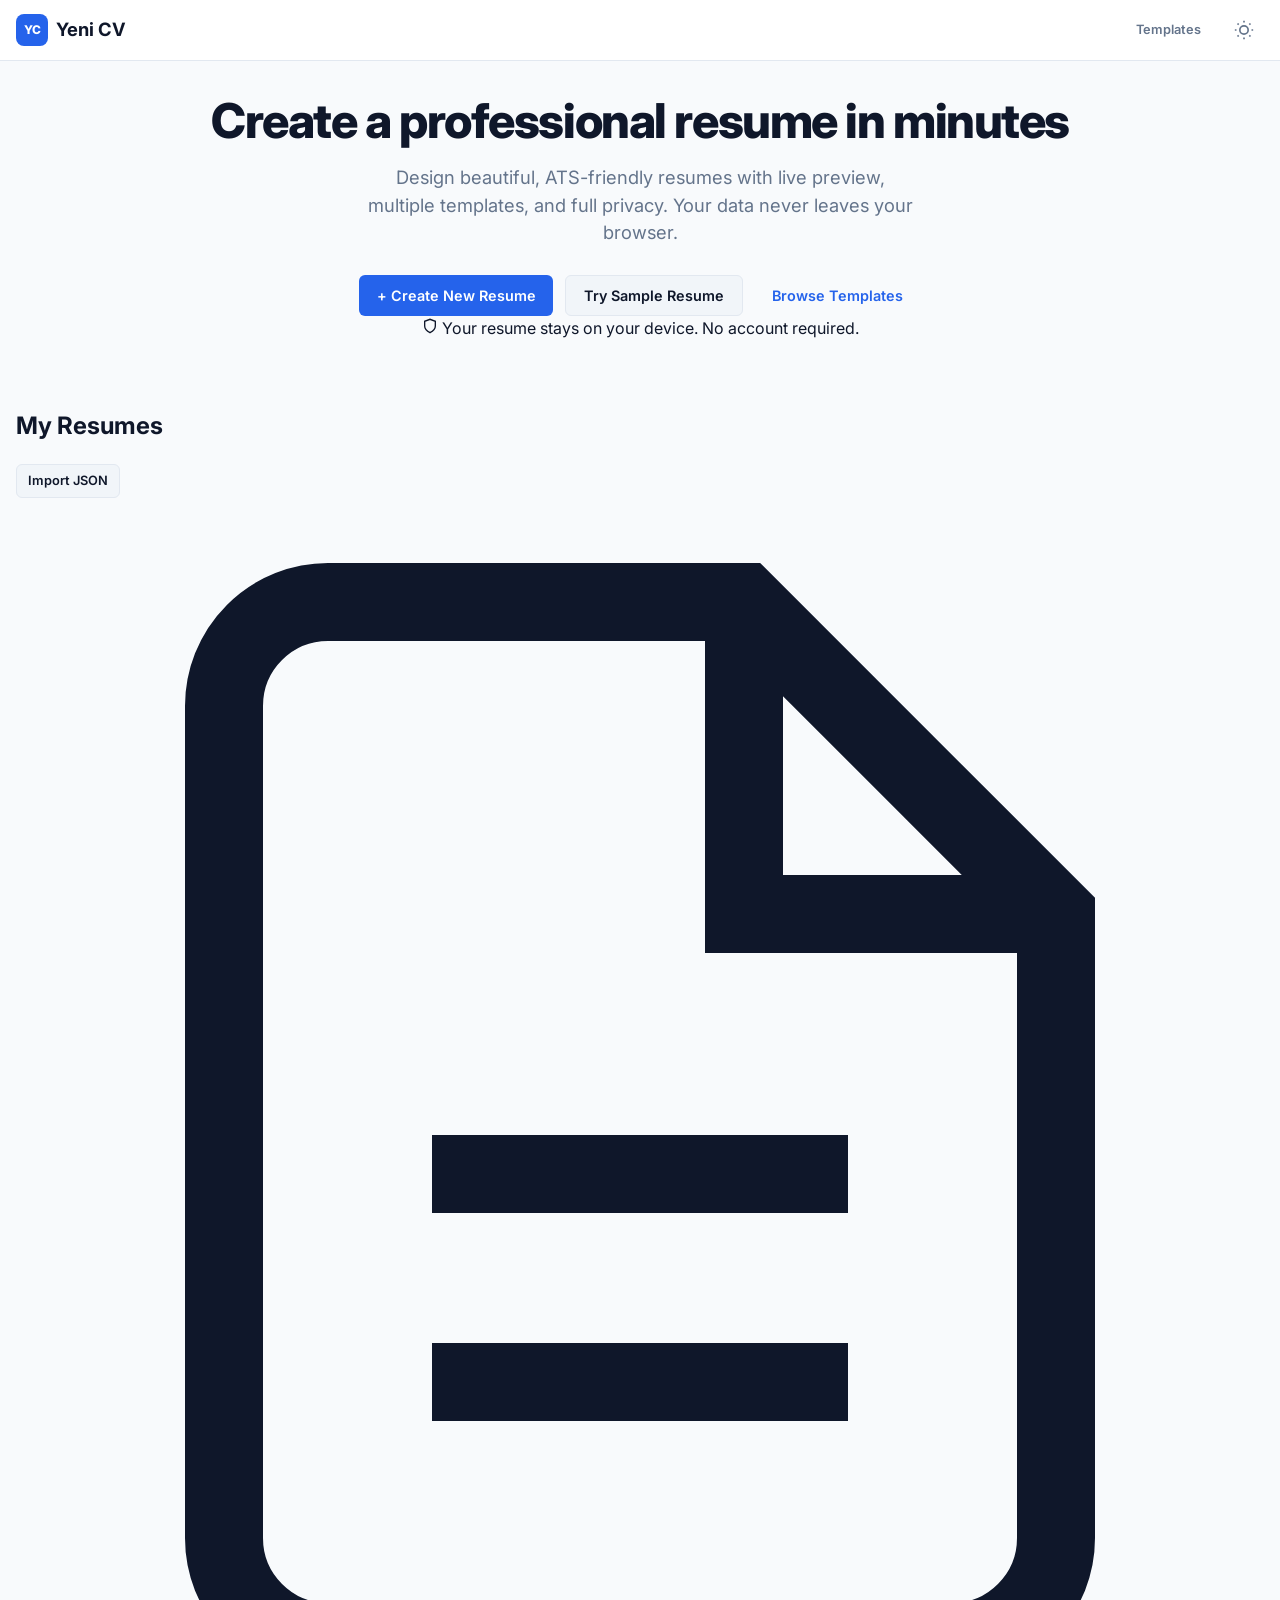
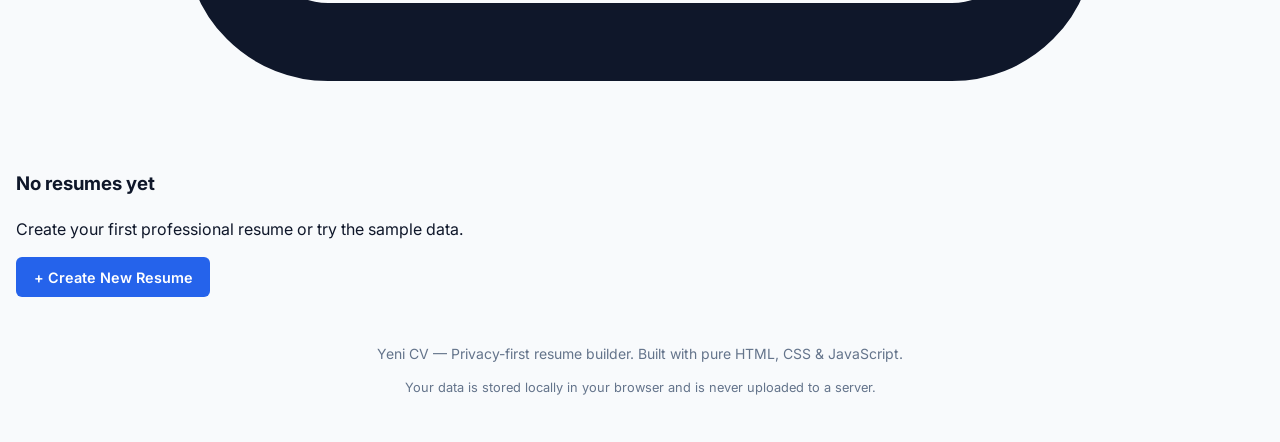
==== index.html @ fa11000b "Rebrand to Yeni CV — header and footer" ====
<!DOCTYPE html>
<html lang="en">
<head>
  <meta charset="UTF-8" />
  <meta name="viewport" content="width=device-width, initial-scale=1.0" />
  <meta name="description" content="Yeni CV — Create professional resumes in minutes. Free, private, frontend-only resume builder." />
  <title>Yeni CV — Premium Resume Builder</title>
  <link rel="preconnect" href="https://fonts.googleapis.com" />
  <link rel="preconnect" href="https://fonts.gstatic.com" crossorigin />
  <link href="https://fonts.googleapis.com/css2?family=Inter:wght@400;500;600;700;800&family=Merriweather:wght@400;700&family=JetBrains+Mono:wght@400;500&display=swap" rel="stylesheet" />
  <link rel="stylesheet" href="css/style.css" />
</head>
<body>
  <header class="site-header">
    <div class="container header-inner">
      <a href="index.html" class="logo">
        <span class="logo-icon">YC</span>
        Yeni CV
      </a>
      <nav class="nav-links">
        <a href="templates.html" class="btn btn-ghost btn-sm">Templates</a>
        <button id="theme-toggle" class="theme-toggle" aria-label="Toggle dark mode" title="Toggle theme">
          <svg width="20" height="20" viewBox="0 0 24 24" fill="none" stroke="currentColor" stroke-width="2"><circle cx="12" cy="12" r="5"/><path d="M12 1v2M12 21v2M4.22 4.22l1.42 1.42M18.36 18.36l1.42 1.42M1 12h2M21 12h2M4.22 19.78l1.42-1.42M18.36 5.64l1.42-1.42"/></svg>
        </button>
      </nav>
    </div>
  </header>

  <main>
    <section class="hero">
      <div class="container">
        <h1>Create a professional resume in minutes</h1>
        <p>Design beautiful, ATS-friendly resumes with live preview, multiple templates, and full privacy. Your data never leaves your browser.</p>
        <div class="hero-actions">
          <button id="btn-create" class="btn btn-primary btn-lg">+ Create New Resume</button>
          <button id="btn-create-sample" class="btn btn-secondary btn-lg">Try Sample Resume</button>
          <a href="templates.html" class="btn btn-outline btn-lg">Browse Templates</a>
        </div>
        <div class="privacy-badge">
          <svg width="16" height="16" viewBox="0 0 24 24" fill="none" stroke="currentColor" stroke-width="2"><path d="M12 22s8-4 8-10V5l-8-3-8 3v7c0 6 8 10 8 10z"/></svg>
          Your resume stays on your device. No account required.
        </div>
      </div>
    </section>

    <section class="container">
      <div class="section-title">
        <h2>My Resumes</h2>
        <div class="flex gap-2">
          <button id="btn-import" class="btn btn-secondary btn-sm">Import JSON</button>
          <input type="file" id="import-input" accept=".json,application/json" class="hidden" />
        </div>
      </div>

      <div id="empty-state" class="empty-state hidden">
        <svg viewBox="0 0 24 24" fill="none" stroke="currentColor" stroke-width="1.5"><path d="M14 2H6a2 2 0 0 0-2 2v16a2 2 0 0 0 2 2h12a2 2 0 0 0 2-2V8z"/><polyline points="14 2 14 8 20 8"/><line x1="16" y1="13" x2="8" y2="13"/><line x1="16" y1="17" x2="8" y2="17"/></svg>
        <h3>No resumes yet</h3>
        <p>Create your first professional resume or try the sample data.</p>
        <button id="btn-create-empty" class="btn btn-primary" onclick="document.getElementById('btn-create').click()">+ Create New Resume</button>
      </div>

      <div id="resume-list" class="resume-grid"></div>
    </section>
  </main>

  <footer class="site-footer">
    <div class="container">
      <p>Yeni CV — Privacy-first resume builder. Built with pure HTML, CSS & JavaScript.</p>
      <p style="margin-top:0.5rem;font-size:0.8rem;">Your data is stored locally in your browser and is never uploaded to a server.</p>
    </div>
  </footer>

  <div class="toast-container"></div>

  <script src="js/utils.js"></script>
  <script src="js/storage.js"></script>
  <script src="js/app.js"></script>
</body>
</html>
---- css/style.css ----
/* ============================================
   ResumeForge — Global Styles
   ============================================ */

:root {
  --primary: #2563eb;
  --primary-hover: #1d4ed8;
  --primary-light: #dbeafe;
  --success: #059669;
  --warning: #d97706;
  --danger: #dc2626;
  --bg: #f8fafc;
  --bg-secondary: #ffffff;
  --bg-tertiary: #f1f5f9;
  --text: #0f172a;
  --text-muted: #64748b;
  --border: #e2e8f0;
  --radius: 10px;
  --radius-sm: 6px;
  --space-1: 0.25rem;
  --space-2: 0.5rem;
  --space-3: 0.75rem;
  --space-4: 1rem;
  --space-5: 1.25rem;
  --space-6: 1.5rem;
  --space-8: 2rem;
  --transition: 0.15s ease;
  --shadow: 0 1px 3px rgba(0,0,0,0.08), 0 1px 2px rgba(0,0,0,0.06);
  --shadow-lg: 0 10px 25px rgba(0,0,0,0.08);
  --font: 'Inter', system-ui, -apple-system, sans-serif;
}

[data-theme="dark"] {
  --primary: #3b82f6;
  --primary-hover: #60a5fa;
  --primary-light: #1e3a5f;
  --bg: #0f172a;
  --bg-secondary: #1e293b;
  --bg-tertiary: #334155;
  --text: #f1f5f9;
  --text-muted: #94a3b8;
  --border: #334155;
  --shadow: 0 1px 3px rgba(0,0,0,0.3);
  --shadow-lg: 0 10px 25px rgba(0,0,0,0.4);
}

*, *::before, *::after { box-sizing: border-box; }
html { scroll-behavior: smooth; -webkit-text-size-adjust: 100%; }
body {
  margin: 0;
  font-family: var(--font);
  background: var(--bg);
  color: var(--text);
  line-height: 1.5;
  min-height: 100vh;
  min-height: 100dvh;
}
a { color: var(--primary); text-decoration: none; }
a:hover { text-decoration: underline; }
img { max-width: 100%; height: auto; display: block; }
button { font-family: inherit; cursor: pointer; border: none; background: none; }
input, select, textarea {
  font-family: inherit;
  font-size: 1rem;
  color: var(--text);
  background: var(--bg-secondary);
  border: 1px solid var(--border);
  border-radius: var(--radius-sm);
  padding: 0.5rem 0.75rem;
  width: 100%;
  transition: border-color var(--transition);
}
input:focus, select:focus, textarea:focus {
  outline: none;
  border-color: var(--primary);
  box-shadow: 0 0 0 3px var(--primary-light);
}
.hidden { display: none !important; }

.container { width: 100%; max-width: 1280px; margin: 0 auto; padding: 0 var(--space-4); }

/* Buttons */
.btn {
  display: inline-flex;
  align-items: center;
  justify-content: center;
  gap: 0.4rem;
  padding: 0.6rem 1.1rem;
  font-weight: 600;
  font-size: 0.9rem;
  border-radius: var(--radius-sm);
  transition: all var(--transition);
  white-space: nowrap;
  min-height: 40px;
  -webkit-tap-highlight-color: transparent;
  touch-action: manipulation;
}
.btn-primary { background: var(--primary); color: #fff; }
.btn-primary:hover { background: var(--primary-hover); text-decoration: none; color: #fff; }
.btn-secondary { background: var(--bg-tertiary); color: var(--text); border: 1px solid var(--border); }
.btn-secondary:hover { background: var(--border); text-decoration: none; }
.btn-ghost { color: var(--text-muted); }
.btn-ghost:hover { background: var(--bg-tertiary); color: var(--text); text-decoration: none; }
.btn-danger { background: #fef2f2; color: var(--danger); }
.btn-danger:hover { background: #fee2e2; }
.btn-sm { padding: 0.35rem 0.7rem; font-size: 0.8rem; min-height: 34px; }
.btn-icon { padding: 0.4rem; min-width: 36px; }
.btn-add {
  width: 100%;
  margin-top: 0.5rem;
  border: 1px dashed var(--border);
  background: transparent;
  color: var(--text-muted);
  padding: 0.65rem;
  border-radius: var(--radius-sm);
  font-weight: 500;
}
.btn-add:hover { border-color: var(--primary); color: var(--primary); background: var(--primary-light); }

/* Site header */
.site-header {
  background: var(--bg-secondary);
  border-bottom: 1px solid var(--border);
  position: sticky;
  top: 0;
  z-index: 100;
}
.site-header .container {
  display: flex;
  align-items: center;
  justify-content: space-between;
  height: 60px;
  gap: 1rem;
}
.logo {
  display: flex;
  align-items: center;
  gap: 0.5rem;
  font-weight: 700;
  font-size: 1.15rem;
  color: var(--text);
  text-decoration: none;
}
.logo:hover { text-decoration: none; }
.logo-icon {
  display: flex;
  align-items: center;
  justify-content: center;
  width: 32px;
  height: 32px;
  background: var(--primary);
  color: #fff;
  font-weight: 800;
  font-size: 0.75rem;
  border-radius: 8px;
}
.nav-links { display: flex; align-items: center; gap: 0.75rem; }
.theme-toggle {
  display: flex;
  align-items: center;
  justify-content: center;
  width: 40px;
  height: 40px;
  border-radius: 50%;
  color: var(--text-muted);
}
.theme-toggle:hover { background: var(--bg-tertiary); color: var(--text); }

/* Hero */
.hero {
  padding: var(--space-8) 0 calc(var(--space-8) + 1rem);
  text-align: center;
}
.hero h1 {
  font-size: clamp(2rem, 5vw, 3rem);
  font-weight: 800;
  letter-spacing: -0.03em;
  margin: 0 0 1rem;
  line-height: 1.15;
}
.hero p {
  font-size: 1.15rem;
  color: var(--text-muted);
  max-width: 560px;
  margin: 0 auto 1.75rem;
}
.hero-actions {
  display: flex;
  gap: 0.75rem;
  justify-content: center;
  flex-wrap: wrap;
}

/* Cards & grids */
.resume-grid, .features-grid, .templates-grid {
  display: grid;
  gap: 1.25rem;
}
.resume-grid { grid-template-columns: repeat(auto-fill, minmax(280px, 1fr)); }
.features-grid { grid-template-columns: repeat(auto-fit, minmax(240px, 1fr)); margin: 2rem 0; }
.card {
  background: var(--bg-secondary);
  border: 1px solid var(--border);
  border-radius: var(--radius);
  padding: 1.25rem;
  box-shadow: var(--shadow);
  transition: box-shadow var(--transition), transform var(--transition);
}
.card:hover { box-shadow: var(--shadow-lg); }

/* Forms */
.form-group { margin-bottom: 0.85rem; }
.form-group label {
  display: block;
  font-size: 0.8rem;
  font-weight: 600;
  margin-bottom: 0.3rem;
  color: var(--text-muted);
}
.form-row {
  display: grid;
  grid-template-columns: 1fr 1fr;
  gap: 0.85rem;
}
.form-row-3 { grid-template-columns: 1fr 1fr 1fr; }
.checkbox-label {
  display: flex;
  align-items: center;
  gap: 0.5rem;
  font-size: 0.9rem;
  cursor: pointer;
  min-height: 44px;
}
.checkbox-label input { width: auto; }

/* Toasts */
.toast-container {
  position: fixed;
  bottom: 24px;
  right: 24px;
  z-index: 200;
  display: flex;
  flex-direction: column;
  gap: 0.5rem;
}
.toast {
  background: var(--bg-secondary);
  border: 1px solid var(--border);
  border-radius: var(--radius);
  padding: 0.85rem 1.1rem;
  box-shadow: var(--shadow-lg);
  min-width: 260px;
  animation: slideIn 0.25s ease;
}
.toast.success { border-left: 3px solid var(--success); }
.toast.error { border-left: 3px solid var(--danger); }
.toast.warning { border-left: 3px solid var(--warning); }
.toast.info { border-left: 3px solid var(--primary); }
@keyframes slideIn {
  from { transform: translateY(12px); opacity: 0; }
  to { transform: translateY(0); opacity: 1; }
}

.site-footer {
  padding: var(--space-8) 0;
  text-align: center;
  color: var(--text-muted);
  font-size: 0.875rem;
  margin-top: auto;
}

/* Responsive */
@media (max-width: 768px) {
  .hero {
    padding: var(--space-8) 0 var(--space-6);
    text-align: center;
  }
  .hero h1 { font-size: clamp(1.75rem, 6vw, 2.25rem); }
  .hero-actions { flex-direction: column; align-items: stretch; }
  .hero-actions .btn { width: 100%; justify-content: center; min-height: 48px; }
  .resume-grid, .features-grid { grid-template-columns: 1fr; }
  .container { padding-left: 1rem; padding-right: 1rem; }
  .form-row, .form-row-3 { grid-template-columns: 1fr; }
  .toast-container {
    left: 12px;
    right: 12px;
    bottom: calc(12px + env(safe-area-inset-bottom, 0px));
  }
  .toast { min-width: auto; }
}

@media (max-width: 640px) {
  .btn { min-height: 44px; }
  .site-header .container { height: 56px; }
}

:focus-visible {
  outline: 2px solid var(--primary);
  outline-offset: 2px;
}
button:focus:not(:focus-visible),
input:focus:not(:focus-visible) {
  outline: none;
}
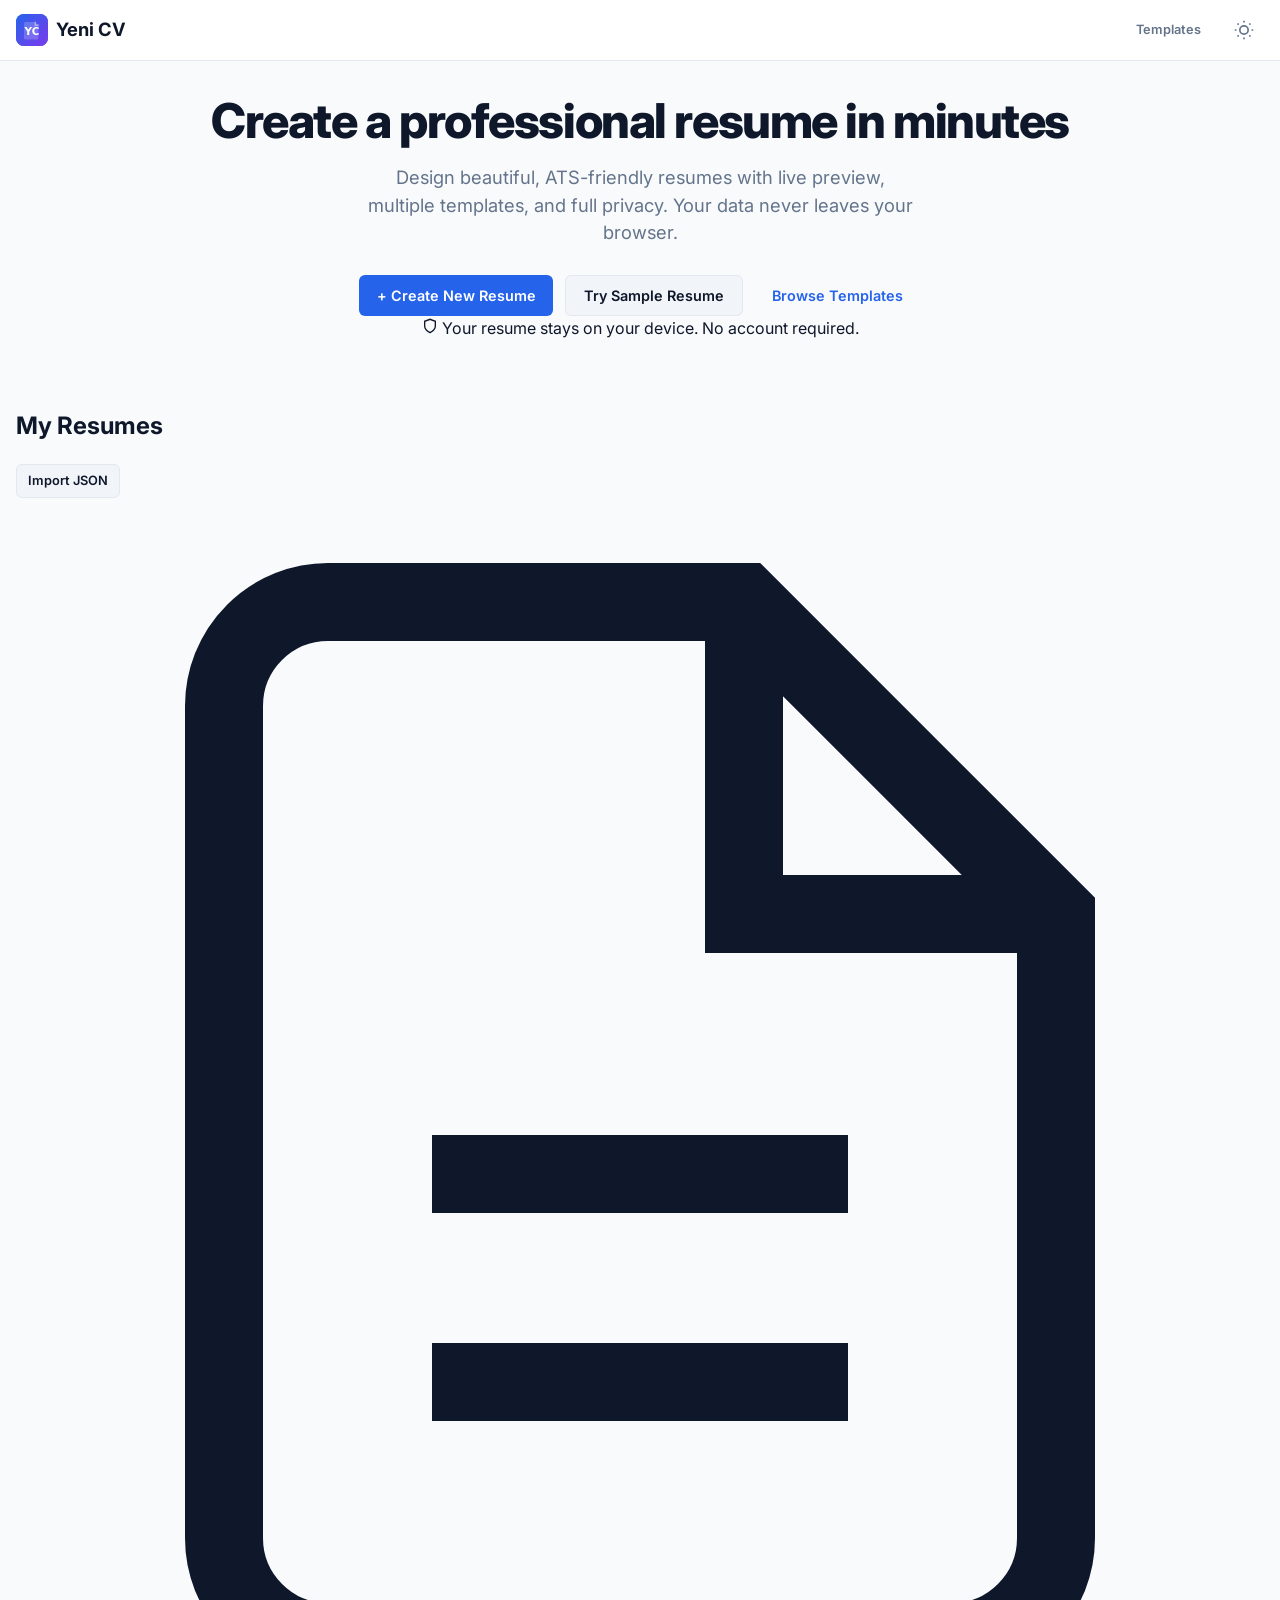
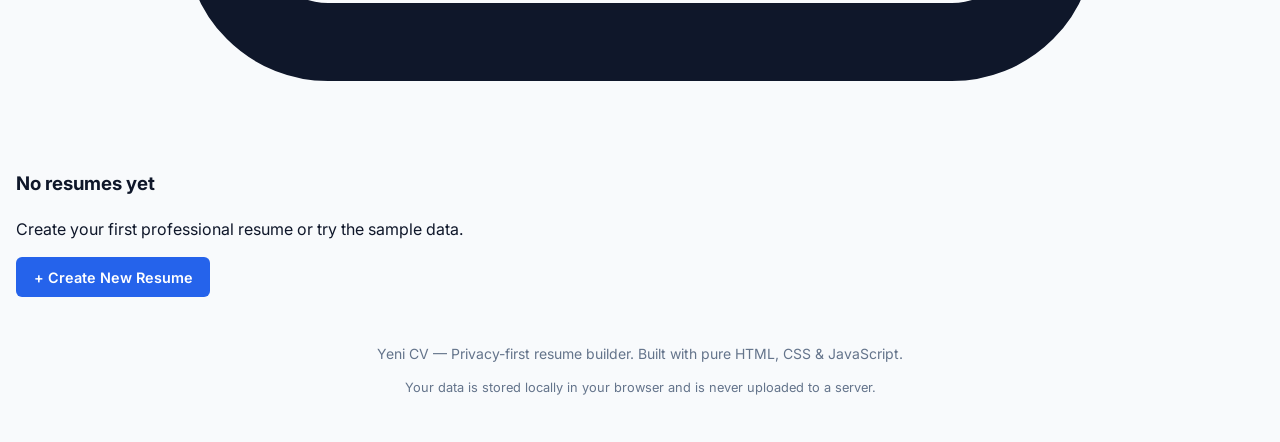
==== commit 1bb501ca: "Custom SVG YC logo with gradient and document mark" ====
--- a/index.html
+++ b/index.html
@@ -14,7 +14,20 @@
   <header class="site-header">
     <div class="container header-inner">
       <a href="index.html" class="logo">
-        <span class="logo-icon">YC</span>
+        <span class="logo-icon" aria-hidden="true">
+          <svg viewBox="0 0 40 40" width="36" height="36" fill="none" xmlns="http://www.w3.org/2000/svg">
+            <defs>
+              <linearGradient id="yc-grad" x1="0" y1="0" x2="40" y2="40" gradientUnits="userSpaceOnUse">
+                <stop stop-color="#2563eb"/>
+                <stop offset="1" stop-color="#7c3aed"/>
+              </linearGradient>
+            </defs>
+            <rect width="40" height="40" rx="10" fill="url(#yc-grad)"/>
+            <path d="M12 10h12l4 4v16a2 2 0 0 1-2 2H12a2 2 0 0 1-2-2V12a2 2 0 0 1 2-2z" fill="white" fill-opacity="0.2"/>
+            <path d="M24 10v4h4" stroke="white" stroke-width="1.5" stroke-linecap="round" stroke-linejoin="round" opacity="0.5"/>
+            <text x="20" y="26" text-anchor="middle" fill="white" font-family="system-ui,sans-serif" font-weight="800" font-size="13">YC</text>
+          </svg>
+        </span>
         Yeni CV
       </a>
       <nav class="nav-links">
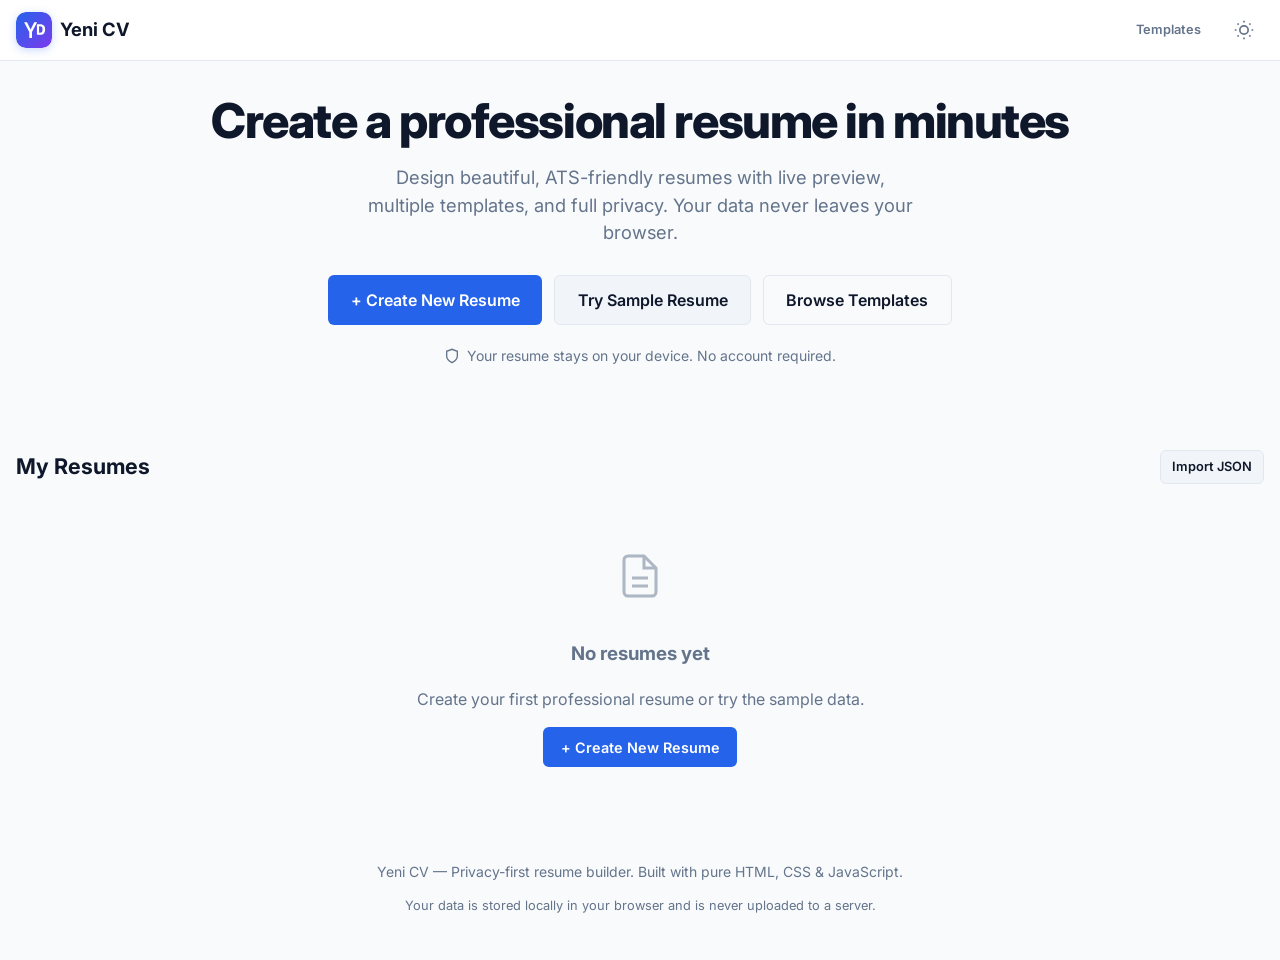
==== commit e4d33621: "Optimize YC logo SVG: path monogram, no text, smaller markup" ====
--- a/index.html
+++ b/index.html
@@ -15,18 +15,7 @@
     <div class="container header-inner">
       <a href="index.html" class="logo">
         <span class="logo-icon" aria-hidden="true">
-          <svg viewBox="0 0 40 40" width="36" height="36" fill="none" xmlns="http://www.w3.org/2000/svg">
-            <defs>
-              <linearGradient id="yc-grad" x1="0" y1="0" x2="40" y2="40" gradientUnits="userSpaceOnUse">
-                <stop stop-color="#2563eb"/>
-                <stop offset="1" stop-color="#7c3aed"/>
-              </linearGradient>
-            </defs>
-            <rect width="40" height="40" rx="10" fill="url(#yc-grad)"/>
-            <path d="M12 10h12l4 4v16a2 2 0 0 1-2 2H12a2 2 0 0 1-2-2V12a2 2 0 0 1 2-2z" fill="white" fill-opacity="0.2"/>
-            <path d="M24 10v4h4" stroke="white" stroke-width="1.5" stroke-linecap="round" stroke-linejoin="round" opacity="0.5"/>
-            <text x="20" y="26" text-anchor="middle" fill="white" font-family="system-ui,sans-serif" font-weight="800" font-size="13">YC</text>
-          </svg>
+          <svg viewBox="0 0 32 32" width="36" height="36"><linearGradient id="g" x1="0" y1="0" x2="1" y2="1"><stop stop-color="#2563eb"/><stop offset="1" stop-color="#7c3aed"/></linearGradient><rect width="32" height="32" rx="8" fill="url(#g)"/><path fill="#fff" d="M7.2 9.2h2.6l3.2 6.4 3.2-6.4h2.6l-4.6 8.6V23h-2.4v-5.2L7.2 9.2zm14.2 1.6c1.7 0 2.9.5 3.6 1.4.6.8.9 1.9.9 3.3s-.3 2.5-.9 3.3c-.7.9-1.9 1.4-3.6 1.4h-2.8V10.8h2.8zm-.2 7.6c.9 0 1.5-.2 1.9-.7.3-.5.5-1.2.5-2.2s-.2-1.7-.5-2.2c-.4-.5-1-.7-1.9-.7h-.7v5.8h.7z"/></svg>
         </span>
         Yeni CV
       </a>
--- a/css/style.css
+++ b/css/style.css
@@ -1,5 +1,5 @@
 /* ============================================
-   ResumeForge — Global Styles
+   Yeni CV — Global Styles
    ============================================ */
 
 :root {
@@ -79,7 +79,6 @@
 
 .container { width: 100%; max-width: 1280px; margin: 0 auto; padding: 0 var(--space-4); }
 
-/* Buttons */
 .btn {
   display: inline-flex;
   align-items: center;
@@ -105,6 +104,9 @@
 .btn-danger:hover { background: #fee2e2; }
 .btn-sm { padding: 0.35rem 0.7rem; font-size: 0.8rem; min-height: 34px; }
 .btn-icon { padding: 0.4rem; min-width: 36px; }
+.btn-outline { border: 1px solid var(--border); color: var(--text); background: transparent; }
+.btn-outline:hover { background: var(--bg-tertiary); text-decoration: none; }
+.btn-lg { padding: 0.75rem 1.4rem; font-size: 1rem; min-height: 48px; }
 .btn-add {
   width: 100%;
   margin-top: 0.5rem;
@@ -117,7 +119,6 @@
 }
 .btn-add:hover { border-color: var(--primary); color: var(--primary); background: var(--primary-light); }
 
-/* Site header */
 .site-header {
   background: var(--bg-secondary);
   border-bottom: 1px solid var(--border);
@@ -125,7 +126,7 @@
   top: 0;
   z-index: 100;
 }
-.site-header .container {
+.site-header .container, .header-inner {
   display: flex;
   align-items: center;
   justify-content: space-between;
@@ -143,15 +144,24 @@
 }
 .logo:hover { text-decoration: none; }
 .logo-icon {
+  width: 36px;
+  height: 36px;
+  border-radius: 10px;
   display: flex;
   align-items: center;
   justify-content: center;
-  width: 32px;
-  height: 32px;
-  background: var(--primary);
-  color: #fff;
-  font-weight: 800;
-  font-size: 0.75rem;
+  flex-shrink: 0;
+  overflow: hidden;
+  box-shadow: 0 2px 8px rgba(37, 99, 235, 0.25);
+}
+.logo-icon svg {
+  width: 100%;
+  height: 100%;
+  display: block;
+}
+.logo-icon-sm {
+  width: 28px;
+  height: 28px;
   border-radius: 8px;
 }
 .nav-links { display: flex; align-items: center; gap: 0.75rem; }
@@ -166,7 +176,6 @@
 }
 .theme-toggle:hover { background: var(--bg-tertiary); color: var(--text); }
 
-/* Hero */
 .hero {
   padding: var(--space-8) 0 calc(var(--space-8) + 1rem);
   text-align: center;
@@ -190,8 +199,23 @@
   justify-content: center;
   flex-wrap: wrap;
 }
-
-/* Cards & grids */
+.privacy-badge {
+  display: inline-flex;
+  align-items: center;
+  gap: 0.4rem;
+  margin-top: 1.25rem;
+  font-size: 0.875rem;
+  color: var(--text-muted);
+}
+
+.section-title {
+  display: flex;
+  align-items: center;
+  justify-content: space-between;
+  margin: 2rem 0 1.25rem;
+}
+.section-title h2 { margin: 0; font-size: 1.35rem; }
+
 .resume-grid, .features-grid, .templates-grid {
   display: grid;
   gap: 1.25rem;
@@ -207,8 +231,15 @@
   transition: box-shadow var(--transition), transform var(--transition);
 }
 .card:hover { box-shadow: var(--shadow-lg); }
-
-/* Forms */
+.empty-state {
+  text-align: center;
+  padding: 3rem 1rem;
+  color: var(--text-muted);
+}
+.empty-state svg { width: 48px; height: 48px; margin: 0 auto 1rem; opacity: 0.5; }
+.flex { display: flex; }
+.gap-2 { gap: 0.5rem; }
+
 .form-group { margin-bottom: 0.85rem; }
 .form-group label {
   display: block;
@@ -233,7 +264,6 @@
 }
 .checkbox-label input { width: auto; }
 
-/* Toasts */
 .toast-container {
   position: fixed;
   bottom: 24px;
@@ -269,7 +299,6 @@
   margin-top: auto;
 }
 
-/* Responsive */
 @media (max-width: 768px) {
   .hero {
     padding: var(--space-8) 0 var(--space-6);
@@ -291,7 +320,7 @@
 
 @media (max-width: 640px) {
   .btn { min-height: 44px; }
-  .site-header .container { height: 56px; }
+  .site-header .container, .header-inner { height: 56px; }
 }
 
 :focus-visible {
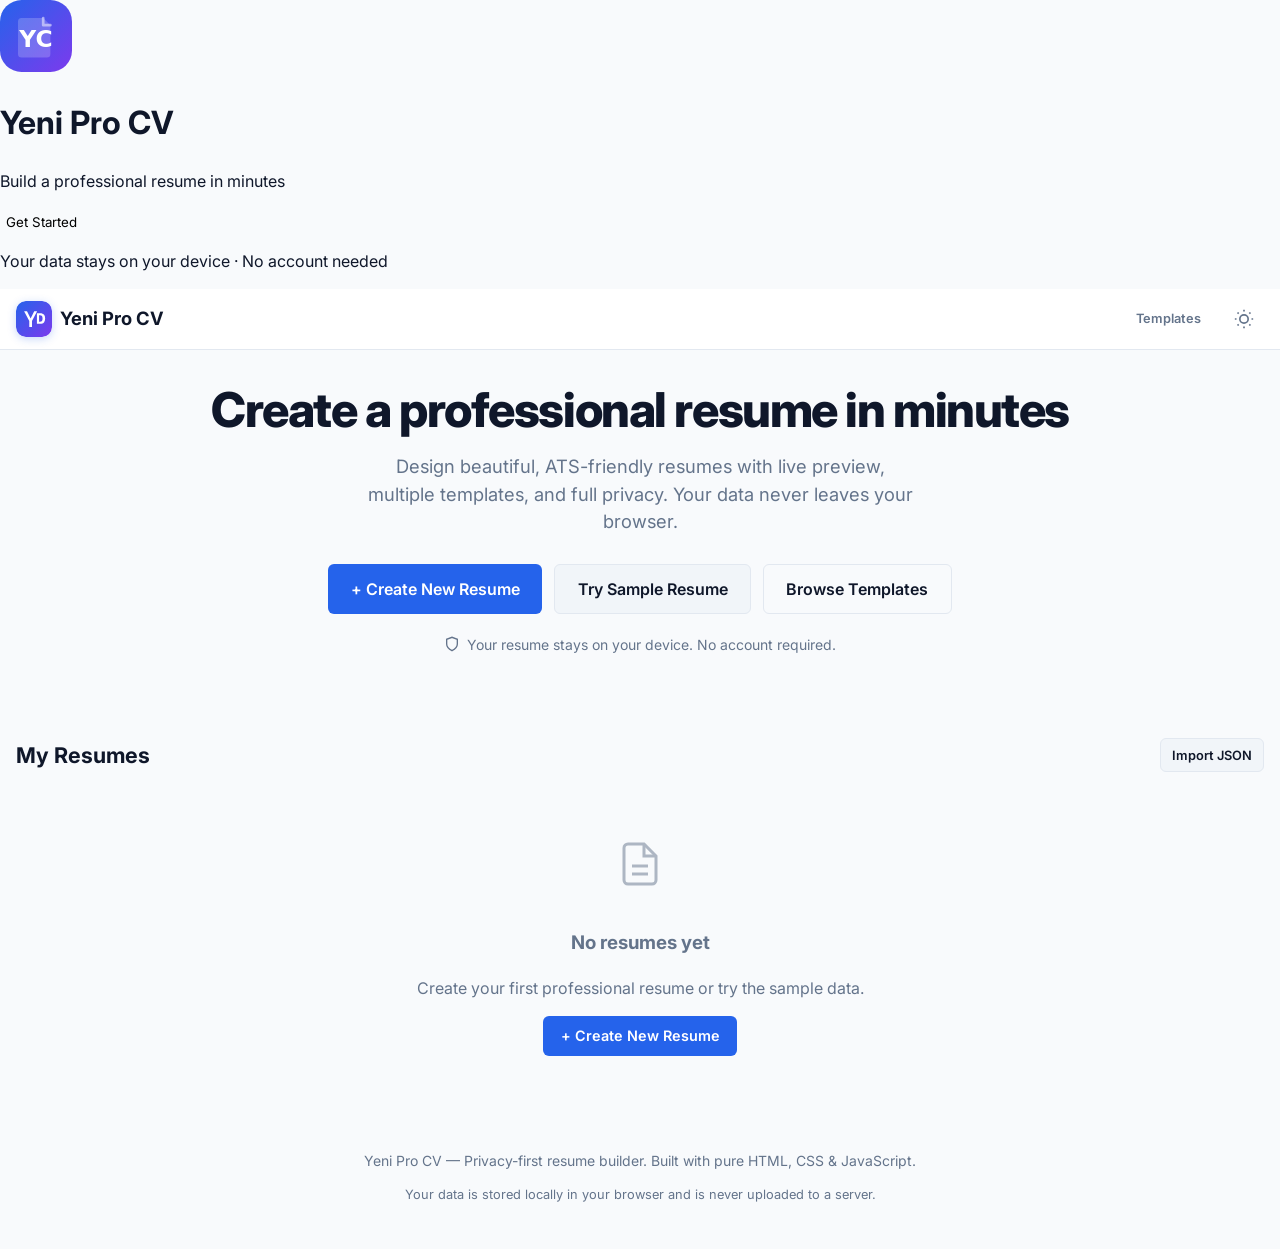
==== commit 0ca57fbd: "Yeni Pro CV first-open cinematic splash screen" ====
--- a/index.html
+++ b/index.html
@@ -3,21 +3,46 @@
 <head>
   <meta charset="UTF-8" />
   <meta name="viewport" content="width=device-width, initial-scale=1.0" />
-  <meta name="description" content="Yeni CV — Create professional resumes in minutes. Free, private, frontend-only resume builder." />
-  <title>Yeni CV — Premium Resume Builder</title>
+  <meta name="description" content="Yeni Pro CV — Create professional resumes in minutes. Free, private, frontend-only resume builder." />
+  <title>Yeni Pro CV — Premium Resume Builder</title>
+  <meta name="theme-color" content="#0a0a0f" />
   <link rel="preconnect" href="https://fonts.googleapis.com" />
   <link rel="preconnect" href="https://fonts.gstatic.com" crossorigin />
-  <link href="https://fonts.googleapis.com/css2?family=Inter:wght@400;500;600;700;800&family=Merriweather:wght@400;700&family=JetBrains+Mono:wght@400;500&display=swap" rel="stylesheet" />
+  <link href="https://fonts.googleapis.com/css2?family=Inter:wght@400;500;600;700;800&family=Playfair+Display:wght@700&family=Merriweather:wght@400;700&family=JetBrains+Mono:wght@400;500&display=swap" rel="stylesheet" />
   <link rel="stylesheet" href="css/style.css" />
 </head>
 <body>
+  <div id="splash" class="splash" role="dialog" aria-label="Welcome to Yeni Pro CV">
+    <div class="splash-bg"></div>
+    <div class="splash-content">
+      <div class="splash-logo">
+        <svg viewBox="0 0 40 40" width="72" height="72" fill="none" xmlns="http://www.w3.org/2000/svg">
+          <defs>
+            <linearGradient id="splash-grad" x1="0" y1="0" x2="40" y2="40" gradientUnits="userSpaceOnUse">
+              <stop stop-color="#2563eb"/>
+              <stop offset="1" stop-color="#7c3aed"/>
+            </linearGradient>
+          </defs>
+          <rect width="40" height="40" rx="12" fill="url(#splash-grad)"/>
+          <path d="M12 10h12l4 4v16a2 2 0 0 1-2 2H12a2 2 0 0 1-2-2V12a2 2 0 0 1 2-2z" fill="white" fill-opacity="0.2"/>
+          <path d="M24 10v4h4" stroke="white" stroke-width="1.5" stroke-linecap="round" stroke-linejoin="round" opacity="0.5"/>
+          <text x="20" y="26" text-anchor="middle" fill="white" font-family="system-ui,sans-serif" font-weight="800" font-size="13">YC</text>
+        </svg>
+      </div>
+      <h1 class="splash-title">Yeni Pro CV</h1>
+      <p class="splash-tagline">Build a professional resume in minutes</p>
+      <button type="button" id="splash-enter" class="splash-btn">Get Started</button>
+      <p class="splash-hint">Your data stays on your device · No account needed</p>
+    </div>
+  </div>
+
   <header class="site-header">
     <div class="container header-inner">
       <a href="index.html" class="logo">
         <span class="logo-icon" aria-hidden="true">
           <svg viewBox="0 0 32 32" width="36" height="36"><linearGradient id="g" x1="0" y1="0" x2="1" y2="1"><stop stop-color="#2563eb"/><stop offset="1" stop-color="#7c3aed"/></linearGradient><rect width="32" height="32" rx="8" fill="url(#g)"/><path fill="#fff" d="M7.2 9.2h2.6l3.2 6.4 3.2-6.4h2.6l-4.6 8.6V23h-2.4v-5.2L7.2 9.2zm14.2 1.6c1.7 0 2.9.5 3.6 1.4.6.8.9 1.9.9 3.3s-.3 2.5-.9 3.3c-.7.9-1.9 1.4-3.6 1.4h-2.8V10.8h2.8zm-.2 7.6c.9 0 1.5-.2 1.9-.7.3-.5.5-1.2.5-2.2s-.2-1.7-.5-2.2c-.4-.5-1-.7-1.9-.7h-.7v5.8h.7z"/></svg>
         </span>
-        Yeni CV
+        Yeni Pro CV
       </a>
       <nav class="nav-links">
         <a href="templates.html" class="btn btn-ghost btn-sm">Templates</a>
@@ -67,7 +92,7 @@
 
   <footer class="site-footer">
     <div class="container">
-      <p>Yeni CV — Privacy-first resume builder. Built with pure HTML, CSS & JavaScript.</p>
+      <p>Yeni Pro CV — Privacy-first resume builder. Built with pure HTML, CSS & JavaScript.</p>
       <p style="margin-top:0.5rem;font-size:0.8rem;">Your data is stored locally in your browser and is never uploaded to a server.</p>
     </div>
   </footer>
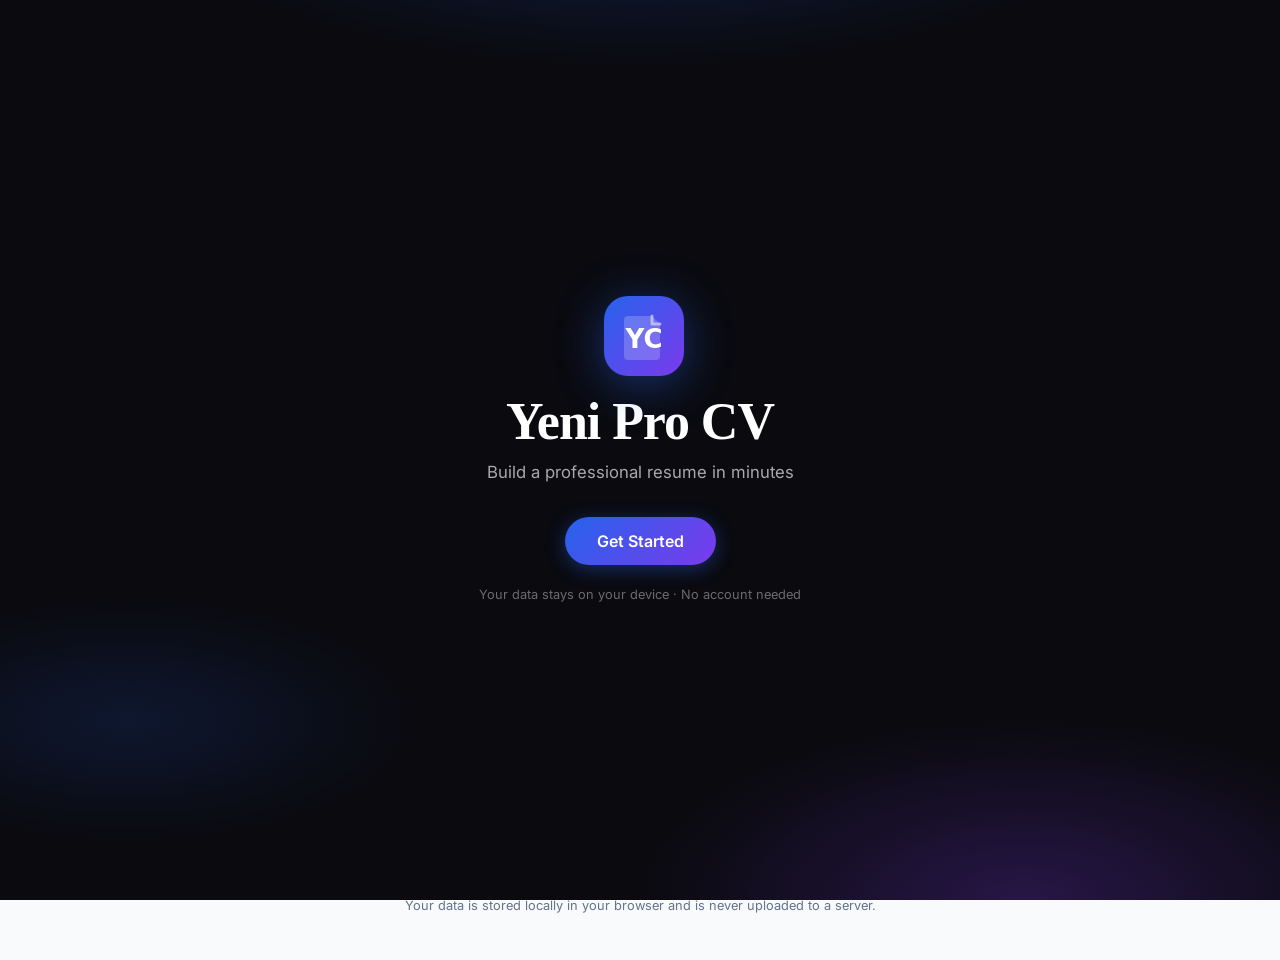
==== commit e72ff928: "Richer splash: orbs, particles, progress bar, logo ring" ====
--- a/index.html
+++ b/index.html
@@ -13,25 +13,46 @@
 </head>
 <body>
   <div id="splash" class="splash" role="dialog" aria-label="Welcome to Yeni Pro CV">
-    <div class="splash-bg"></div>
+    <div class="splash-bg">
+      <span class="splash-orb splash-orb-1"></span>
+      <span class="splash-orb splash-orb-2"></span>
+      <span class="splash-orb splash-orb-3"></span>
+      <span class="splash-particle" style="--i:0"></span>
+      <span class="splash-particle" style="--i:1"></span>
+      <span class="splash-particle" style="--i:2"></span>
+      <span class="splash-particle" style="--i:3"></span>
+      <span class="splash-particle" style="--i:4"></span>
+      <span class="splash-particle" style="--i:5"></span>
+      <span class="splash-particle" style="--i:6"></span>
+      <span class="splash-particle" style="--i:7"></span>
+    </div>
     <div class="splash-content">
-      <div class="splash-logo">
-        <svg viewBox="0 0 40 40" width="72" height="72" fill="none" xmlns="http://www.w3.org/2000/svg">
-          <defs>
-            <linearGradient id="splash-grad" x1="0" y1="0" x2="40" y2="40" gradientUnits="userSpaceOnUse">
-              <stop stop-color="#2563eb"/>
-              <stop offset="1" stop-color="#7c3aed"/>
-            </linearGradient>
-          </defs>
-          <rect width="40" height="40" rx="12" fill="url(#splash-grad)"/>
-          <path d="M12 10h12l4 4v16a2 2 0 0 1-2 2H12a2 2 0 0 1-2-2V12a2 2 0 0 1 2-2z" fill="white" fill-opacity="0.2"/>
-          <path d="M24 10v4h4" stroke="white" stroke-width="1.5" stroke-linecap="round" stroke-linejoin="round" opacity="0.5"/>
-          <text x="20" y="26" text-anchor="middle" fill="white" font-family="system-ui,sans-serif" font-weight="800" font-size="13">YC</text>
-        </svg>
+      <div class="splash-logo-wrap">
+        <div class="splash-ring"></div>
+        <div class="splash-logo">
+          <svg viewBox="0 0 40 40" width="80" height="80" fill="none" xmlns="http://www.w3.org/2000/svg">
+            <defs>
+              <linearGradient id="splash-grad" x1="0" y1="0" x2="40" y2="40" gradientUnits="userSpaceOnUse">
+                <stop stop-color="#2563eb"/>
+                <stop offset="1" stop-color="#7c3aed"/>
+              </linearGradient>
+            </defs>
+            <rect width="40" height="40" rx="12" fill="url(#splash-grad)"/>
+            <path d="M12 10h12l4 4v16a2 2 0 0 1-2 2H12a2 2 0 0 1-2-2V12a2 2 0 0 1 2-2z" fill="white" fill-opacity="0.2"/>
+            <path d="M24 10v4h4" stroke="white" stroke-width="1.5" stroke-linecap="round" stroke-linejoin="round" opacity="0.5"/>
+            <text x="20" y="26" text-anchor="middle" fill="white" font-family="system-ui,sans-serif" font-weight="800" font-size="13">YC</text>
+          </svg>
+        </div>
       </div>
       <h1 class="splash-title">Yeni Pro CV</h1>
       <p class="splash-tagline">Build a professional resume in minutes</p>
-      <button type="button" id="splash-enter" class="splash-btn">Get Started</button>
+      <button type="button" id="splash-enter" class="splash-btn">
+        <span class="splash-btn-text">Get Started</span>
+        <span class="splash-btn-shine"></span>
+      </button>
+      <div class="splash-progress" aria-hidden="true">
+        <div class="splash-progress-bar"></div>
+      </div>
       <p class="splash-hint">Your data stays on your device · No account needed</p>
     </div>
   </div>
--- a/css/style.css
+++ b/css/style.css
@@ -1,5 +1,5 @@
 /* ============================================
-   Yeni CV — Global Styles
+   Yeni Pro CV — Global Styles
    ============================================ */
 
 :root {
@@ -154,16 +154,8 @@
   overflow: hidden;
   box-shadow: 0 2px 8px rgba(37, 99, 235, 0.25);
 }
-.logo-icon svg {
-  width: 100%;
-  height: 100%;
-  display: block;
-}
-.logo-icon-sm {
-  width: 28px;
-  height: 28px;
-  border-radius: 8px;
-}
+.logo-icon svg { width: 100%; height: 100%; display: block; }
+.logo-icon-sm { width: 28px; height: 28px; border-radius: 8px; }
 .nav-links { display: flex; align-items: center; gap: 0.75rem; }
 .theme-toggle {
   display: flex;
@@ -253,7 +245,7 @@
   grid-template-columns: 1fr 1fr;
   gap: 0.85rem;
 }
-.form-row-3 { grid-template-columns: 1fr 1fr 1fr; }
+.form-row-3 { grid-template-columns: 1fr 1fr; }
 .checkbox-label {
   display: flex;
   align-items: center;
@@ -300,10 +292,7 @@
 }
 
 @media (max-width: 768px) {
-  .hero {
-    padding: var(--space-8) 0 var(--space-6);
-    text-align: center;
-  }
+  .hero { padding: var(--space-8) 0 var(--space-6); text-align: center; }
   .hero h1 { font-size: clamp(1.75rem, 6vw, 2.25rem); }
   .hero-actions { flex-direction: column; align-items: stretch; }
   .hero-actions .btn { width: 100%; justify-content: center; min-height: 48px; }
@@ -331,3 +320,90 @@
 input:focus:not(:focus-visible) {
   outline: none;
 }
+
+/* First-open cinematic splash */
+.splash {
+  position: fixed;
+  inset: 0;
+  z-index: 9999;
+  display: flex;
+  align-items: center;
+  justify-content: center;
+  background: #0a0a0f;
+  transition: opacity 0.55s ease, visibility 0.55s ease;
+}
+.splash.is-hidden {
+  opacity: 0;
+  visibility: hidden;
+  pointer-events: none;
+}
+.splash-bg {
+  position: absolute;
+  inset: 0;
+  background:
+    radial-gradient(ellipse 80% 50% at 50% -20%, rgba(37, 99, 235, 0.35), transparent 55%),
+    radial-gradient(ellipse 60% 40% at 80% 100%, rgba(124, 58, 237, 0.25), transparent 50%),
+    radial-gradient(ellipse 50% 30% at 10% 80%, rgba(37, 99, 235, 0.15), transparent 45%),
+    #0a0a0f;
+}
+.splash-content {
+  position: relative;
+  text-align: center;
+  padding: 2rem;
+  animation: splashIn 0.8s ease both;
+}
+@keyframes splashIn {
+  from { opacity: 0; transform: translateY(16px) scale(0.96); }
+  to { opacity: 1; transform: translateY(0) scale(1); }
+}
+.splash-logo {
+  margin: 0 auto 1.5rem;
+  width: 72px;
+  height: 72px;
+  filter: drop-shadow(0 8px 24px rgba(37, 99, 235, 0.45));
+  animation: logoPulse 2.5s ease-in-out infinite;
+}
+@keyframes logoPulse {
+  0%, 100% { transform: scale(1); filter: drop-shadow(0 8px 24px rgba(37, 99, 235, 0.45)); }
+  50% { transform: scale(1.04); filter: drop-shadow(0 12px 32px rgba(124, 58, 237, 0.55)); }
+}
+.splash-title {
+  margin: 0 0 0.5rem;
+  font-family: 'Playfair Display', Georgia, serif;
+  font-size: clamp(2.25rem, 6vw, 3.25rem);
+  font-weight: 700;
+  letter-spacing: -0.02em;
+  color: #fff;
+  line-height: 1.15;
+}
+.splash-tagline {
+  margin: 0 0 2rem;
+  font-size: 1.05rem;
+  color: rgba(255, 255, 255, 0.65);
+}
+.splash-btn {
+  display: inline-flex;
+  align-items: center;
+  justify-content: center;
+  min-height: 48px;
+  padding: 0.75rem 2rem;
+  font-size: 1rem;
+  font-weight: 600;
+  color: #fff;
+  background: linear-gradient(135deg, #2563eb, #7c3aed);
+  border: none;
+  border-radius: 999px;
+  cursor: pointer;
+  box-shadow: 0 4px 20px rgba(37, 99, 235, 0.4);
+  transition: transform 0.2s ease, box-shadow 0.2s ease;
+}
+.splash-btn:hover {
+  transform: translateY(-2px);
+  box-shadow: 0 8px 28px rgba(124, 58, 237, 0.5);
+}
+.splash-hint {
+  margin: 1.25rem 0 0;
+  font-size: 0.8rem;
+  color: rgba(255, 255, 255, 0.4);
+}
+body.splash-active { overflow: hidden; }
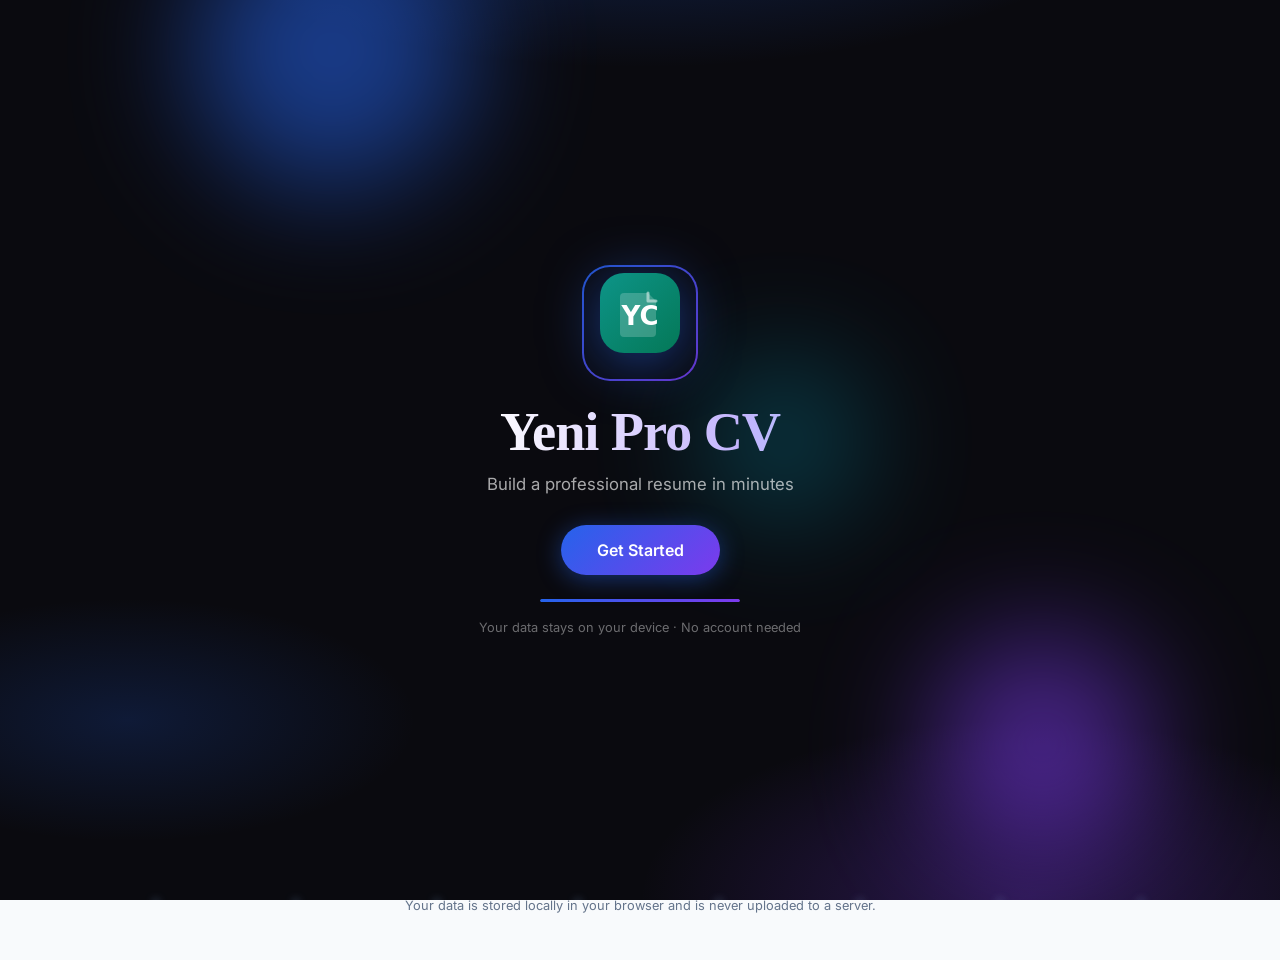
==== commit 5e394615: "Logo gradient teal/emerald (remove blue/purple)" ====
--- a/index.html
+++ b/index.html
@@ -33,8 +33,8 @@
           <svg viewBox="0 0 40 40" width="80" height="80" fill="none" xmlns="http://www.w3.org/2000/svg">
             <defs>
               <linearGradient id="splash-grad" x1="0" y1="0" x2="40" y2="40" gradientUnits="userSpaceOnUse">
-                <stop stop-color="#2563eb"/>
-                <stop offset="1" stop-color="#7c3aed"/>
+                <stop stop-color="#0d9488"/>
+                <stop offset="1" stop-color="#047857"/>
               </linearGradient>
             </defs>
             <rect width="40" height="40" rx="12" fill="url(#splash-grad)"/>
@@ -61,7 +61,7 @@
     <div class="container header-inner">
       <a href="index.html" class="logo">
         <span class="logo-icon" aria-hidden="true">
-          <svg viewBox="0 0 32 32" width="36" height="36"><linearGradient id="g" x1="0" y1="0" x2="1" y2="1"><stop stop-color="#2563eb"/><stop offset="1" stop-color="#7c3aed"/></linearGradient><rect width="32" height="32" rx="8" fill="url(#g)"/><path fill="#fff" d="M7.2 9.2h2.6l3.2 6.4 3.2-6.4h2.6l-4.6 8.6V23h-2.4v-5.2L7.2 9.2zm14.2 1.6c1.7 0 2.9.5 3.6 1.4.6.8.9 1.9.9 3.3s-.3 2.5-.9 3.3c-.7.9-1.9 1.4-3.6 1.4h-2.8V10.8h2.8zm-.2 7.6c.9 0 1.5-.2 1.9-.7.3-.5.5-1.2.5-2.2s-.2-1.7-.5-2.2c-.4-.5-1-.7-1.9-.7h-.7v5.8h.7z"/></svg>
+          <svg viewBox="0 0 32 32" width="36" height="36"><linearGradient id="g" x1="0" y1="0" x2="1" y2="1"><stop stop-color="#0d9488"/><stop offset="1" stop-color="#047857"/></linearGradient><rect width="32" height="32" rx="8" fill="url(#g)"/><path fill="#fff" d="M7.2 9.2h2.6l3.2 6.4 3.2-6.4h2.6l-4.6 8.6V23h-2.4v-5.2L7.2 9.2zm14.2 1.6c1.7 0 2.9.5 3.6 1.4.6.8.9 1.9.9 3.3s-.3 2.5-.9 3.3c-.7.9-1.9 1.4-3.6 1.4h-2.8V10.8h2.8zm-.2 7.6c.9 0 1.5-.2 1.9-.7.3-.5.5-1.2.5-2.2s-.2-1.7-.5-2.2c-.4-.5-1-.7-1.9-.7h-.7v5.8h.7z"/></svg>
         </span>
         Yeni Pro CV
       </a>
--- a/css/style.css
+++ b/css/style.css
@@ -76,23 +76,14 @@
   box-shadow: 0 0 0 3px var(--primary-light);
 }
 .hidden { display: none !important; }
-
 .container { width: 100%; max-width: 1280px; margin: 0 auto; padding: 0 var(--space-4); }
 
 .btn {
-  display: inline-flex;
-  align-items: center;
-  justify-content: center;
-  gap: 0.4rem;
-  padding: 0.6rem 1.1rem;
-  font-weight: 600;
-  font-size: 0.9rem;
-  border-radius: var(--radius-sm);
-  transition: all var(--transition);
-  white-space: nowrap;
-  min-height: 40px;
-  -webkit-tap-highlight-color: transparent;
-  touch-action: manipulation;
+  display: inline-flex; align-items: center; justify-content: center; gap: 0.4rem;
+  padding: 0.6rem 1.1rem; font-weight: 600; font-size: 0.9rem;
+  border-radius: var(--radius-sm); transition: all var(--transition);
+  white-space: nowrap; min-height: 40px;
+  -webkit-tap-highlight-color: transparent; touch-action: manipulation;
 }
 .btn-primary { background: var(--primary); color: #fff; }
 .btn-primary:hover { background: var(--primary-hover); text-decoration: none; color: #fff; }
@@ -103,307 +94,235 @@
 .btn-danger { background: #fef2f2; color: var(--danger); }
 .btn-danger:hover { background: #fee2e2; }
 .btn-sm { padding: 0.35rem 0.7rem; font-size: 0.8rem; min-height: 34px; }
-.btn-icon { padding: 0.4rem; min-width: 36px; }
 .btn-outline { border: 1px solid var(--border); color: var(--text); background: transparent; }
 .btn-outline:hover { background: var(--bg-tertiary); text-decoration: none; }
 .btn-lg { padding: 0.75rem 1.4rem; font-size: 1rem; min-height: 48px; }
-.btn-add {
-  width: 100%;
-  margin-top: 0.5rem;
-  border: 1px dashed var(--border);
-  background: transparent;
-  color: var(--text-muted);
-  padding: 0.65rem;
-  border-radius: var(--radius-sm);
-  font-weight: 500;
-}
-.btn-add:hover { border-color: var(--primary); color: var(--primary); background: var(--primary-light); }
 
 .site-header {
-  background: var(--bg-secondary);
-  border-bottom: 1px solid var(--border);
-  position: sticky;
-  top: 0;
-  z-index: 100;
+  background: var(--bg-secondary); border-bottom: 1px solid var(--border);
+  position: sticky; top: 0; z-index: 100;
 }
 .site-header .container, .header-inner {
-  display: flex;
-  align-items: center;
-  justify-content: space-between;
-  height: 60px;
-  gap: 1rem;
+  display: flex; align-items: center; justify-content: space-between;
+  height: 60px; gap: 1rem;
 }
 .logo {
-  display: flex;
-  align-items: center;
-  gap: 0.5rem;
-  font-weight: 700;
-  font-size: 1.15rem;
-  color: var(--text);
-  text-decoration: none;
+  display: flex; align-items: center; gap: 0.5rem;
+  font-weight: 700; font-size: 1.15rem; color: var(--text); text-decoration: none;
 }
 .logo:hover { text-decoration: none; }
 .logo-icon {
-  width: 36px;
-  height: 36px;
-  border-radius: 10px;
-  display: flex;
-  align-items: center;
-  justify-content: center;
-  flex-shrink: 0;
-  overflow: hidden;
+  width: 36px; height: 36px; border-radius: 10px;
+  display: flex; align-items: center; justify-content: center;
+  flex-shrink: 0; overflow: hidden;
   box-shadow: 0 2px 8px rgba(37, 99, 235, 0.25);
 }
 .logo-icon svg { width: 100%; height: 100%; display: block; }
-.logo-icon-sm { width: 28px; height: 28px; border-radius: 8px; }
 .nav-links { display: flex; align-items: center; gap: 0.75rem; }
 .theme-toggle {
-  display: flex;
-  align-items: center;
-  justify-content: center;
-  width: 40px;
-  height: 40px;
-  border-radius: 50%;
-  color: var(--text-muted);
+  display: flex; align-items: center; justify-content: center;
+  width: 40px; height: 40px; border-radius: 50%; color: var(--text-muted);
 }
 .theme-toggle:hover { background: var(--bg-tertiary); color: var(--text); }
 
-.hero {
-  padding: var(--space-8) 0 calc(var(--space-8) + 1rem);
-  text-align: center;
-}
+.hero { padding: var(--space-8) 0 calc(var(--space-8) + 1rem); text-align: center; }
 .hero h1 {
-  font-size: clamp(2rem, 5vw, 3rem);
-  font-weight: 800;
-  letter-spacing: -0.03em;
-  margin: 0 0 1rem;
-  line-height: 1.15;
-}
-.hero p {
-  font-size: 1.15rem;
-  color: var(--text-muted);
-  max-width: 560px;
-  margin: 0 auto 1.75rem;
-}
-.hero-actions {
-  display: flex;
-  gap: 0.75rem;
-  justify-content: center;
-  flex-wrap: wrap;
-}
+  font-size: clamp(2rem, 5vw, 3rem); font-weight: 800;
+  letter-spacing: -0.03em; margin: 0 0 1rem; line-height: 1.15;
+}
+.hero p { font-size: 1.15rem; color: var(--text-muted); max-width: 560px; margin: 0 auto 1.75rem; }
+.hero-actions { display: flex; gap: 0.75rem; justify-content: center; flex-wrap: wrap; }
 .privacy-badge {
-  display: inline-flex;
-  align-items: center;
-  gap: 0.4rem;
-  margin-top: 1.25rem;
-  font-size: 0.875rem;
-  color: var(--text-muted);
-}
-
+  display: inline-flex; align-items: center; gap: 0.4rem;
+  margin-top: 1.25rem; font-size: 0.875rem; color: var(--text-muted);
+}
 .section-title {
-  display: flex;
-  align-items: center;
-  justify-content: space-between;
+  display: flex; align-items: center; justify-content: space-between;
   margin: 2rem 0 1.25rem;
 }
 .section-title h2 { margin: 0; font-size: 1.35rem; }
-
-.resume-grid, .features-grid, .templates-grid {
-  display: grid;
-  gap: 1.25rem;
-}
-.resume-grid { grid-template-columns: repeat(auto-fill, minmax(280px, 1fr)); }
-.features-grid { grid-template-columns: repeat(auto-fit, minmax(240px, 1fr)); margin: 2rem 0; }
+.resume-grid { display: grid; gap: 1.25rem; grid-template-columns: repeat(auto-fill, minmax(280px, 1fr)); }
 .card {
-  background: var(--bg-secondary);
-  border: 1px solid var(--border);
-  border-radius: var(--radius);
-  padding: 1.25rem;
-  box-shadow: var(--shadow);
-  transition: box-shadow var(--transition), transform var(--transition);
-}
-.card:hover { box-shadow: var(--shadow-lg); }
-.empty-state {
-  text-align: center;
-  padding: 3rem 1rem;
-  color: var(--text-muted);
-}
+  background: var(--bg-secondary); border: 1px solid var(--border);
+  border-radius: var(--radius); padding: 1.25rem; box-shadow: var(--shadow);
+}
+.empty-state { text-align: center; padding: 3rem 1rem; color: var(--text-muted); }
 .empty-state svg { width: 48px; height: 48px; margin: 0 auto 1rem; opacity: 0.5; }
 .flex { display: flex; }
 .gap-2 { gap: 0.5rem; }
 
-.form-group { margin-bottom: 0.85rem; }
-.form-group label {
-  display: block;
-  font-size: 0.8rem;
-  font-weight: 600;
-  margin-bottom: 0.3rem;
-  color: var(--text-muted);
-}
-.form-row {
-  display: grid;
-  grid-template-columns: 1fr 1fr;
-  gap: 0.85rem;
-}
-.form-row-3 { grid-template-columns: 1fr 1fr; }
-.checkbox-label {
-  display: flex;
-  align-items: center;
-  gap: 0.5rem;
-  font-size: 0.9rem;
-  cursor: pointer;
-  min-height: 44px;
-}
-.checkbox-label input { width: auto; }
-
 .toast-container {
-  position: fixed;
-  bottom: 24px;
-  right: 24px;
-  z-index: 200;
-  display: flex;
-  flex-direction: column;
-  gap: 0.5rem;
+  position: fixed; bottom: 24px; right: 24px; z-index: 200;
+  display: flex; flex-direction: column; gap: 0.5rem;
 }
 .toast {
-  background: var(--bg-secondary);
-  border: 1px solid var(--border);
-  border-radius: var(--radius);
-  padding: 0.85rem 1.1rem;
-  box-shadow: var(--shadow-lg);
-  min-width: 260px;
-  animation: slideIn 0.25s ease;
-}
-.toast.success { border-left: 3px solid var(--success); }
-.toast.error { border-left: 3px solid var(--danger); }
-.toast.warning { border-left: 3px solid var(--warning); }
-.toast.info { border-left: 3px solid var(--primary); }
-@keyframes slideIn {
-  from { transform: translateY(12px); opacity: 0; }
-  to { transform: translateY(0); opacity: 1; }
-}
-
+  background: var(--bg-secondary); border: 1px solid var(--border);
+  border-radius: var(--radius); padding: 0.85rem 1.1rem;
+  box-shadow: var(--shadow-lg); min-width: 260px;
+}
 .site-footer {
-  padding: var(--space-8) 0;
-  text-align: center;
-  color: var(--text-muted);
-  font-size: 0.875rem;
-  margin-top: auto;
+  padding: var(--space-8) 0; text-align: center;
+  color: var(--text-muted); font-size: 0.875rem; margin-top: auto;
 }
 
 @media (max-width: 768px) {
-  .hero { padding: var(--space-8) 0 var(--space-6); text-align: center; }
-  .hero h1 { font-size: clamp(1.75rem, 6vw, 2.25rem); }
   .hero-actions { flex-direction: column; align-items: stretch; }
   .hero-actions .btn { width: 100%; justify-content: center; min-height: 48px; }
-  .resume-grid, .features-grid { grid-template-columns: 1fr; }
+  .resume-grid { grid-template-columns: 1fr; }
   .container { padding-left: 1rem; padding-right: 1rem; }
-  .form-row, .form-row-3 { grid-template-columns: 1fr; }
-  .toast-container {
-    left: 12px;
-    right: 12px;
-    bottom: calc(12px + env(safe-area-inset-bottom, 0px));
-  }
-  .toast { min-width: auto; }
-}
-
-@media (max-width: 640px) {
-  .btn { min-height: 44px; }
-  .site-header .container, .header-inner { height: 56px; }
-}
-
-:focus-visible {
-  outline: 2px solid var(--primary);
-  outline-offset: 2px;
-}
-button:focus:not(:focus-visible),
-input:focus:not(:focus-visible) {
-  outline: none;
-}
-
-/* First-open cinematic splash */
+}
+
+/* Cinematic splash */
 .splash {
-  position: fixed;
-  inset: 0;
-  z-index: 9999;
-  display: flex;
-  align-items: center;
-  justify-content: center;
+  position: fixed; inset: 0; z-index: 9999;
+  display: flex; align-items: center; justify-content: center;
   background: #0a0a0f;
-  transition: opacity 0.55s ease, visibility 0.55s ease;
-}
-.splash.is-hidden {
-  opacity: 0;
-  visibility: hidden;
-  pointer-events: none;
-}
+  transition: opacity 0.65s ease, visibility 0.65s ease, transform 0.65s ease;
+}
+.splash.is-hidden { opacity: 0; visibility: hidden; pointer-events: none; }
+.splash.splash-out { opacity: 0; transform: scale(1.04); }
 .splash-bg {
-  position: absolute;
-  inset: 0;
+  position: absolute; inset: 0; overflow: hidden;
   background:
-    radial-gradient(ellipse 80% 50% at 50% -20%, rgba(37, 99, 235, 0.35), transparent 55%),
-    radial-gradient(ellipse 60% 40% at 80% 100%, rgba(124, 58, 237, 0.25), transparent 50%),
-    radial-gradient(ellipse 50% 30% at 10% 80%, rgba(37, 99, 235, 0.15), transparent 45%),
+    radial-gradient(ellipse 80% 50% at 50% -20%, rgba(37, 99, 235, 0.4), transparent 55%),
+    radial-gradient(ellipse 60% 40% at 80% 100%, rgba(124, 58, 237, 0.28), transparent 50%),
+    radial-gradient(ellipse 50% 30% at 10% 80%, rgba(37, 99, 235, 0.18), transparent 45%),
     #0a0a0f;
-}
-.splash-content {
-  position: relative;
-  text-align: center;
-  padding: 2rem;
-  animation: splashIn 0.8s ease both;
-}
-@keyframes splashIn {
-  from { opacity: 0; transform: translateY(16px) scale(0.96); }
-  to { opacity: 1; transform: translateY(0) scale(1); }
+  animation: bgShift 8s ease-in-out infinite alternate;
+}
+@keyframes bgShift {
+  0% { filter: hue-rotate(0deg) brightness(1); }
+  100% { filter: hue-rotate(12deg) brightness(1.08); }
+}
+.splash-orb {
+  position: absolute; border-radius: 50%; filter: blur(60px);
+  opacity: 0.55; animation: orbFloat 6s ease-in-out infinite;
+}
+.splash-orb-1 { width: 280px; height: 280px; background: #2563eb; top: -10%; left: 15%; animation-duration: 7s; }
+.splash-orb-2 { width: 220px; height: 220px; background: #7c3aed; bottom: 5%; right: 10%; animation-duration: 9s; animation-delay: -2s; }
+.splash-orb-3 { width: 160px; height: 160px; background: #06b6d4; top: 40%; left: 55%; opacity: 0.3; animation-duration: 8s; animation-delay: -4s; }
+@keyframes orbFloat {
+  0%, 100% { transform: translate(0, 0) scale(1); }
+  33% { transform: translate(30px, -20px) scale(1.08); }
+  66% { transform: translate(-20px, 15px) scale(0.95); }
+}
+.splash-particle {
+  position: absolute; width: 4px; height: 4px; border-radius: 50%;
+  background: rgba(255, 255, 255, 0.7);
+  left: calc(12% + var(--i) * 11%); top: 100%;
+  animation: particleRise 4.5s ease-in infinite;
+  animation-delay: calc(var(--i) * 0.45s);
+  box-shadow: 0 0 8px rgba(147, 197, 253, 0.8);
+}
+@keyframes particleRise {
+  0% { transform: translateY(0) scale(0.6); opacity: 0; }
+  15% { opacity: 0.9; }
+  100% { transform: translateY(-100vh) scale(1.2); opacity: 0; }
+}
+.splash-content { position: relative; text-align: center; padding: 2rem; z-index: 1; }
+.splash-logo-wrap {
+  position: relative; width: 100px; height: 100px; margin: 0 auto 1.75rem;
+  animation: logoEnter 1s cubic-bezier(0.22, 1, 0.36, 1) both;
+}
+.splash-ring {
+  position: absolute; inset: -8px; border-radius: 28px;
+  border: 2px solid transparent;
+  background: linear-gradient(#0a0a0f, #0a0a0f) padding-box,
+    linear-gradient(135deg, #2563eb, #7c3aed, #06b6d4, #2563eb) border-box;
+  background-size: 100% 100%, 300% 300%;
+  animation: ringSpin 3s linear infinite; opacity: 0.85;
+}
+@keyframes ringSpin {
+  0% { background-position: 0 0, 0% 50%; transform: rotate(0deg); }
+  100% { background-position: 0 0, 100% 50%; transform: rotate(360deg); }
 }
 .splash-logo {
-  margin: 0 auto 1.5rem;
-  width: 72px;
-  height: 72px;
-  filter: drop-shadow(0 8px 24px rgba(37, 99, 235, 0.45));
-  animation: logoPulse 2.5s ease-in-out infinite;
+  position: relative; width: 80px; height: 80px; margin: 10px;
+  filter: drop-shadow(0 8px 28px rgba(37, 99, 235, 0.55));
+  animation: logoPulse 2.2s ease-in-out infinite;
+}
+.splash-logo svg { width: 100%; height: 100%; display: block; border-radius: 16px; }
+@keyframes logoEnter {
+  from { opacity: 0; transform: scale(0.5) rotate(-12deg); }
+  to { opacity: 1; transform: scale(1) rotate(0deg); }
 }
 @keyframes logoPulse {
   0%, 100% { transform: scale(1); filter: drop-shadow(0 8px 24px rgba(37, 99, 235, 0.45)); }
-  50% { transform: scale(1.04); filter: drop-shadow(0 12px 32px rgba(124, 58, 237, 0.55)); }
+  50% { transform: scale(1.06); filter: drop-shadow(0 14px 36px rgba(124, 58, 237, 0.65)); }
 }
 .splash-title {
   margin: 0 0 0.5rem;
   font-family: 'Playfair Display', Georgia, serif;
-  font-size: clamp(2.25rem, 6vw, 3.25rem);
-  font-weight: 700;
-  letter-spacing: -0.02em;
-  color: #fff;
-  line-height: 1.15;
+  font-size: clamp(2.25rem, 6vw, 3.4rem); font-weight: 700;
+  letter-spacing: -0.02em; line-height: 1.15;
+  background: linear-gradient(90deg, #fff 0%, #c4b5fd 40%, #93c5fd 70%, #fff 100%);
+  background-size: 200% auto;
+  -webkit-background-clip: text; background-clip: text; -webkit-text-fill-color: transparent;
+  animation: titleIn 0.9s cubic-bezier(0.22, 1, 0.36, 1) 0.25s both, titleShimmer 4s linear 1.2s infinite;
+}
+@keyframes titleIn {
+  from { opacity: 0; transform: translateY(24px); letter-spacing: 0.08em; }
+  to { opacity: 1; transform: translateY(0); letter-spacing: -0.02em; }
+}
+@keyframes titleShimmer {
+  0% { background-position: 0% center; }
+  100% { background-position: 200% center; }
 }
 .splash-tagline {
-  margin: 0 0 2rem;
-  font-size: 1.05rem;
-  color: rgba(255, 255, 255, 0.65);
+  margin: 0 0 1.75rem; font-size: 1.05rem; color: rgba(255,255,255,0.65);
+  animation: fadeUp 0.8s ease 0.45s both;
 }
 .splash-btn {
-  display: inline-flex;
-  align-items: center;
-  justify-content: center;
-  min-height: 48px;
-  padding: 0.75rem 2rem;
-  font-size: 1rem;
-  font-weight: 600;
-  color: #fff;
+  position: relative; display: inline-flex; align-items: center; justify-content: center;
+  overflow: hidden; min-height: 50px; padding: 0.8rem 2.25rem;
+  font-size: 1rem; font-weight: 600; color: #fff;
   background: linear-gradient(135deg, #2563eb, #7c3aed);
-  border: none;
-  border-radius: 999px;
-  cursor: pointer;
-  box-shadow: 0 4px 20px rgba(37, 99, 235, 0.4);
-  transition: transform 0.2s ease, box-shadow 0.2s ease;
+  border: none; border-radius: 999px; cursor: pointer;
+  box-shadow: 0 4px 24px rgba(37, 99, 235, 0.45);
+  transition: transform 0.25s ease, box-shadow 0.25s ease;
+  animation: fadeUp 0.8s ease 0.6s both, btnGlow 2.5s ease-in-out infinite 1.4s;
+}
+.splash-btn-text { position: relative; z-index: 1; }
+.splash-btn-shine {
+  position: absolute; inset: 0;
+  background: linear-gradient(105deg, transparent 40%, rgba(255,255,255,0.35) 50%, transparent 60%);
+  transform: translateX(-100%);
+  animation: btnShine 2.8s ease-in-out infinite 1.5s;
+}
+@keyframes btnShine {
+  0%, 40% { transform: translateX(-100%); }
+  70%, 100% { transform: translateX(100%); }
+}
+@keyframes btnGlow {
+  0%, 100% { box-shadow: 0 4px 24px rgba(37, 99, 235, 0.45); }
+  50% { box-shadow: 0 6px 36px rgba(124, 58, 237, 0.65); }
 }
 .splash-btn:hover {
-  transform: translateY(-2px);
-  box-shadow: 0 8px 28px rgba(124, 58, 237, 0.5);
+  transform: translateY(-3px) scale(1.03);
+  box-shadow: 0 10px 36px rgba(124, 58, 237, 0.55);
+}
+.splash-progress {
+  width: min(200px, 50vw); height: 3px; margin: 1.5rem auto 0;
+  background: rgba(255,255,255,0.12); border-radius: 999px; overflow: hidden;
+  animation: fadeUp 0.6s ease 0.75s both;
+}
+.splash-progress-bar {
+  height: 100%; width: 0%; border-radius: 999px;
+  background: linear-gradient(90deg, #2563eb, #7c3aed, #06b6d4);
+  background-size: 200% 100%;
+  animation: progressFill 5s linear both, progressShimmer 1.2s linear infinite;
+}
+@keyframes progressFill { from { width: 0%; } to { width: 100%; } }
+@keyframes progressShimmer {
+  0% { background-position: 0% 0; }
+  100% { background-position: 200% 0; }
 }
 .splash-hint {
-  margin: 1.25rem 0 0;
-  font-size: 0.8rem;
-  color: rgba(255, 255, 255, 0.4);
+  margin: 1rem 0 0; font-size: 0.8rem; color: rgba(255,255,255,0.4);
+  animation: fadeUp 0.7s ease 0.9s both;
+}
+@keyframes fadeUp {
+  from { opacity: 0; transform: translateY(14px); }
+  to { opacity: 1; transform: translateY(0); }
 }
 body.splash-active { overflow: hidden; }
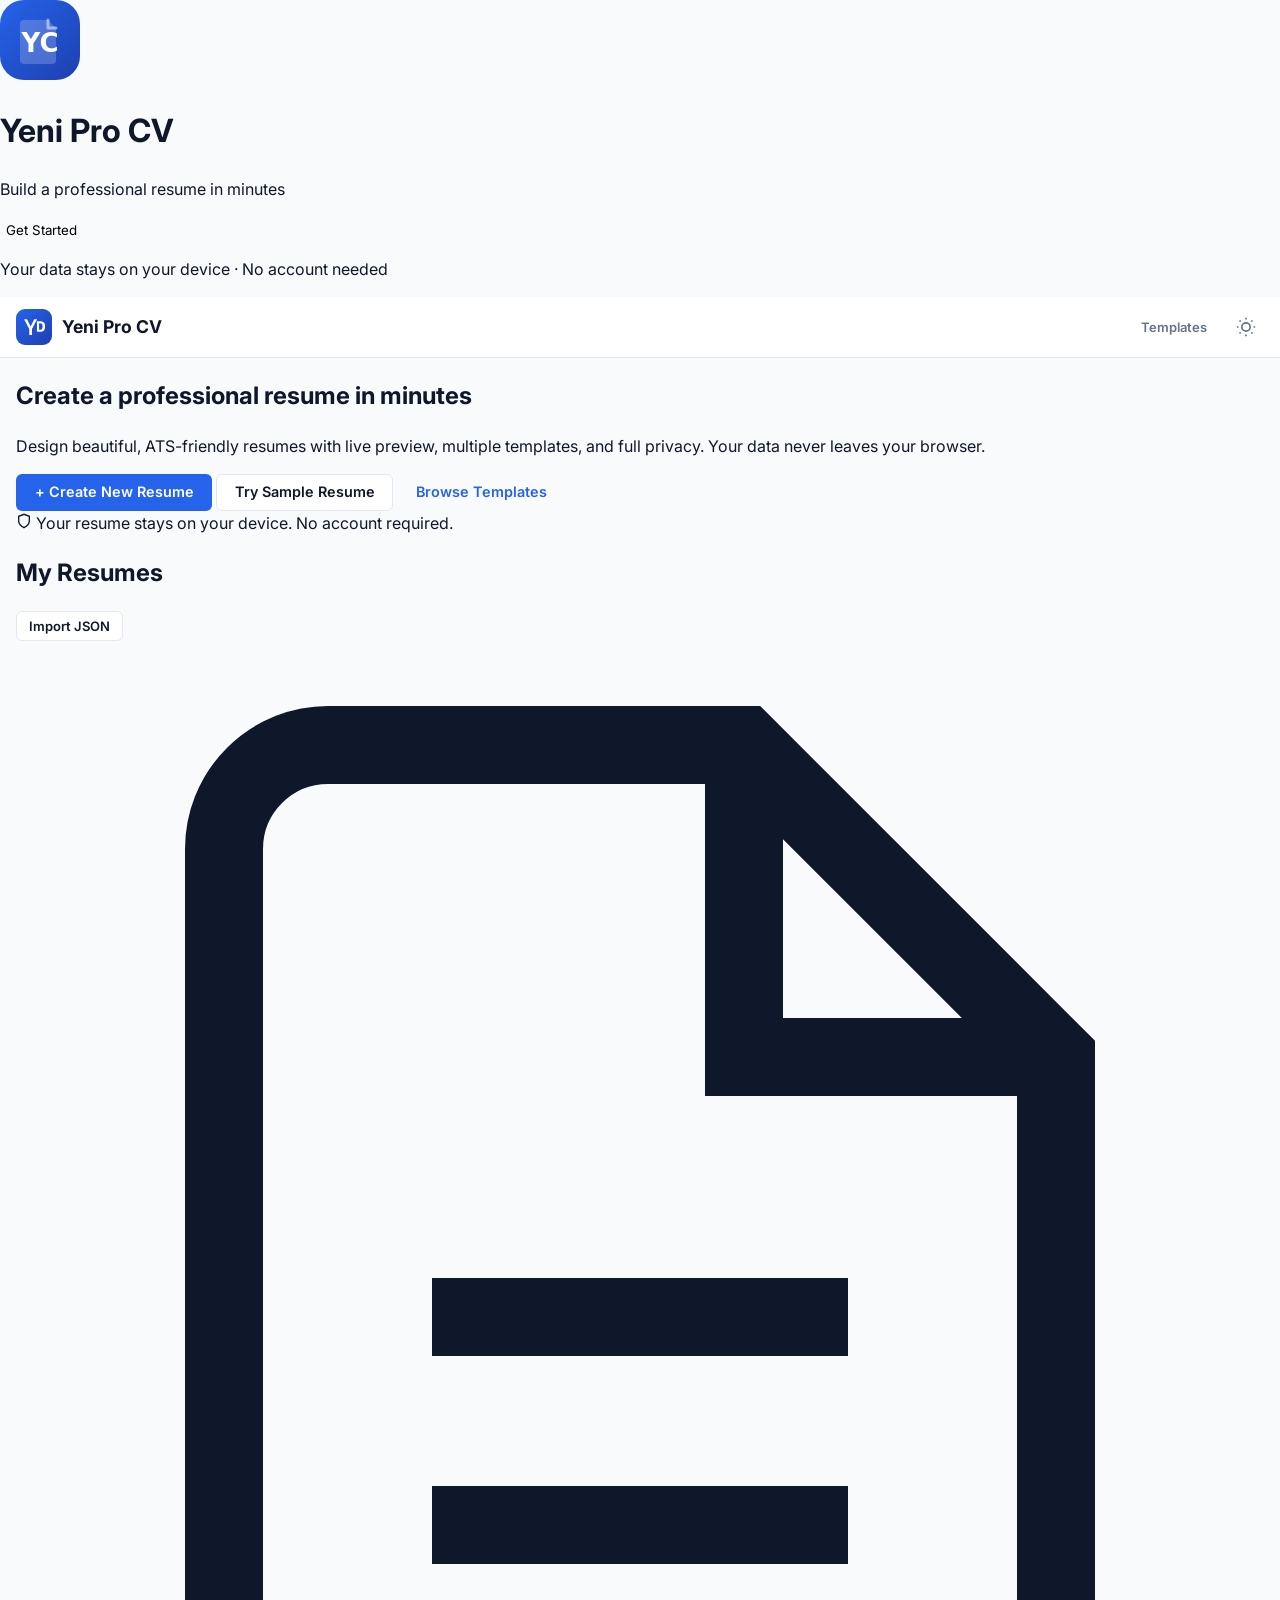
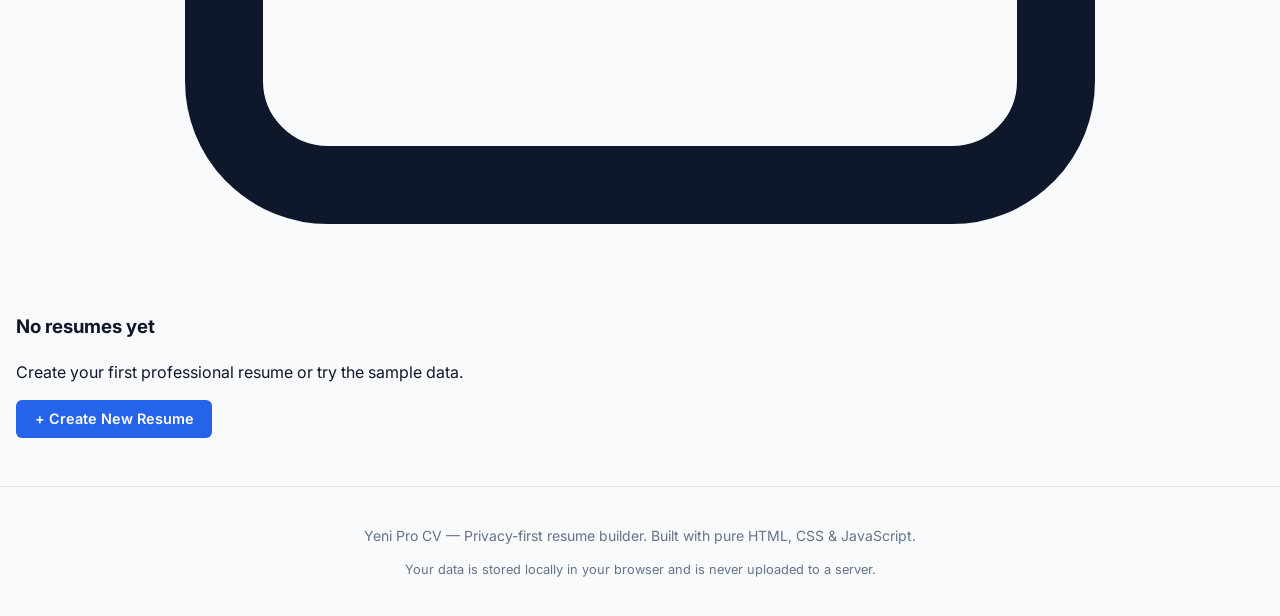
==== commit fcd1cf5c: "Switch brand logo and splash from green/teal to professional blue" ====
--- a/index.html
+++ b/index.html
@@ -5,7 +5,7 @@
   <meta name="viewport" content="width=device-width, initial-scale=1.0" />
   <meta name="description" content="Yeni Pro CV — Create professional resumes in minutes. Free, private, frontend-only resume builder." />
   <title>Yeni Pro CV — Premium Resume Builder</title>
-  <meta name="theme-color" content="#0a0a0f" />
+  <meta name="theme-color" content="#2563eb" />
   <link rel="preconnect" href="https://fonts.googleapis.com" />
   <link rel="preconnect" href="https://fonts.gstatic.com" crossorigin />
   <link href="https://fonts.googleapis.com/css2?family=Inter:wght@400;500;600;700;800&family=Playfair+Display:wght@700&family=Merriweather:wght@400;700&family=JetBrains+Mono:wght@400;500&display=swap" rel="stylesheet" />
@@ -33,8 +33,8 @@
           <svg viewBox="0 0 40 40" width="80" height="80" fill="none" xmlns="http://www.w3.org/2000/svg">
             <defs>
               <linearGradient id="splash-grad" x1="0" y1="0" x2="40" y2="40" gradientUnits="userSpaceOnUse">
-                <stop stop-color="#0d9488"/>
-                <stop offset="1" stop-color="#047857"/>
+                <stop stop-color="#2563eb"/>
+                <stop offset="1" stop-color="#1e40af"/>
               </linearGradient>
             </defs>
             <rect width="40" height="40" rx="12" fill="url(#splash-grad)"/>
@@ -61,7 +61,7 @@
     <div class="container header-inner">
       <a href="index.html" class="logo">
         <span class="logo-icon" aria-hidden="true">
-          <svg viewBox="0 0 32 32" width="36" height="36"><linearGradient id="g" x1="0" y1="0" x2="1" y2="1"><stop stop-color="#0d9488"/><stop offset="1" stop-color="#047857"/></linearGradient><rect width="32" height="32" rx="8" fill="url(#g)"/><path fill="#fff" d="M7.2 9.2h2.6l3.2 6.4 3.2-6.4h2.6l-4.6 8.6V23h-2.4v-5.2L7.2 9.2zm14.2 1.6c1.7 0 2.9.5 3.6 1.4.6.8.9 1.9.9 3.3s-.3 2.5-.9 3.3c-.7.9-1.9 1.4-3.6 1.4h-2.8V10.8h2.8zm-.2 7.6c.9 0 1.5-.2 1.9-.7.3-.5.5-1.2.5-2.2s-.2-1.7-.5-2.2c-.4-.5-1-.7-1.9-.7h-.7v5.8h.7z"/></svg>
+          <svg viewBox="0 0 32 32" width="36" height="36"><linearGradient id="g" x1="0" y1="0" x2="1" y2="1"><stop stop-color="#2563eb"/><stop offset="1" stop-color="#1e40af"/></linearGradient><rect width="32" height="32" rx="8" fill="url(#g)"/><path fill="#fff" d="M7.2 9.2h2.6l3.2 6.4 3.2-6.4h2.6l-4.6 8.6V23h-2.4v-5.2L7.2 9.2zm14.2 1.6c1.7 0 2.9.5 3.6 1.4.6.8.9 1.9.9 3.3s-.3 2.5-.9 3.3c-.7.9-1.9 1.4-3.6 1.4h-2.8V10.8h2.8zm-.2 7.6c.9 0 1.5-.2 1.9-.7.3-.5.5-1.2.5-2.2s-.2-1.7-.5-2.2c-.4-.5-1-.7-1.9-.7h-.7v5.8h.7z"/></svg>
         </span>
         Yeni Pro CV
       </a>
--- a/css/style.css
+++ b/css/style.css
@@ -14,9 +14,11 @@
   --bg-tertiary: #f1f5f9;
   --text: #0f172a;
   --text-muted: #64748b;
+  --text-secondary: #475569;
   --border: #e2e8f0;
   --radius: 10px;
   --radius-sm: 6px;
+  --radius-full: 999px;
   --space-1: 0.25rem;
   --space-2: 0.5rem;
   --space-3: 0.75rem;
@@ -24,6 +26,8 @@
   --space-5: 1.25rem;
   --space-6: 1.5rem;
   --space-8: 2rem;
+  --space-10: 2.5rem;
+  --space-12: 3rem;
   --transition: 0.15s ease;
   --shadow: 0 1px 3px rgba(0,0,0,0.08), 0 1px 2px rgba(0,0,0,0.06);
   --shadow-lg: 0 10px 25px rgba(0,0,0,0.08);
@@ -31,14 +35,15 @@
 }
 
 [data-theme="dark"] {
-  --primary: #3b82f6;
-  --primary-hover: #60a5fa;
+  --primary: #60a5fa;
+  --primary-hover: #93c5fd;
   --primary-light: #1e3a5f;
   --bg: #0f172a;
   --bg-secondary: #1e293b;
   --bg-tertiary: #334155;
   --text: #f1f5f9;
   --text-muted: #94a3b8;
+  --text-secondary: #cbd5e1;
   --border: #334155;
   --shadow: 0 1px 3px rgba(0,0,0,0.3);
   --shadow-lg: 0 10px 25px rgba(0,0,0,0.4);
@@ -68,7 +73,6 @@
   border-radius: var(--radius-sm);
   padding: 0.5rem 0.75rem;
   width: 100%;
-  transition: border-color var(--transition);
 }
 input:focus, select:focus, textarea:focus {
   outline: none;
@@ -79,248 +83,142 @@
 .container { width: 100%; max-width: 1280px; margin: 0 auto; padding: 0 var(--space-4); }
 
 .btn {
-  display: inline-flex; align-items: center; justify-content: center; gap: 0.4rem;
-  padding: 0.6rem 1.1rem; font-weight: 600; font-size: 0.9rem;
-  border-radius: var(--radius-sm); transition: all var(--transition);
-  white-space: nowrap; min-height: 40px;
-  -webkit-tap-highlight-color: transparent; touch-action: manipulation;
+  display: inline-flex;
+  align-items: center;
+  justify-content: center;
+  gap: 0.4rem;
+  padding: 0.55rem 1.1rem;
+  border-radius: var(--radius-sm);
+  font-weight: 600;
+  font-size: 0.9rem;
+  transition: all var(--transition);
+  text-decoration: none;
+  border: 1px solid transparent;
+  line-height: 1.25;
 }
 .btn-primary { background: var(--primary); color: #fff; }
 .btn-primary:hover { background: var(--primary-hover); text-decoration: none; color: #fff; }
-.btn-secondary { background: var(--bg-tertiary); color: var(--text); border: 1px solid var(--border); }
-.btn-secondary:hover { background: var(--border); text-decoration: none; }
+.btn-secondary {
+  background: var(--bg-secondary);
+  color: var(--text);
+  border-color: var(--border);
+}
+.btn-secondary:hover { background: var(--bg-tertiary); text-decoration: none; }
 .btn-ghost { color: var(--text-muted); }
-.btn-ghost:hover { background: var(--bg-tertiary); color: var(--text); text-decoration: none; }
-.btn-danger { background: #fef2f2; color: var(--danger); }
-.btn-danger:hover { background: #fee2e2; }
-.btn-sm { padding: 0.35rem 0.7rem; font-size: 0.8rem; min-height: 34px; }
-.btn-outline { border: 1px solid var(--border); color: var(--text); background: transparent; }
-.btn-outline:hover { background: var(--bg-tertiary); text-decoration: none; }
-.btn-lg { padding: 0.75rem 1.4rem; font-size: 1rem; min-height: 48px; }
+.btn-ghost:hover { color: var(--primary); text-decoration: none; background: var(--primary-light); }
+.btn-sm { padding: 0.35rem 0.75rem; font-size: 0.8125rem; }
+.btn-danger { background: var(--danger); color: #fff; }
 
 .site-header {
-  background: var(--bg-secondary); border-bottom: 1px solid var(--border);
-  position: sticky; top: 0; z-index: 100;
-}
-.site-header .container, .header-inner {
-  display: flex; align-items: center; justify-content: space-between;
-  height: 60px; gap: 1rem;
+  background: var(--bg-secondary);
+  border-bottom: 1px solid var(--border);
+  position: sticky;
+  top: 0;
+  z-index: 50;
+}
+.header-inner {
+  display: flex;
+  align-items: center;
+  justify-content: space-between;
+  height: 60px;
+  gap: 1rem;
 }
 .logo {
-  display: flex; align-items: center; gap: 0.5rem;
-  font-weight: 700; font-size: 1.15rem; color: var(--text); text-decoration: none;
-}
-.logo:hover { text-decoration: none; }
-.logo-icon {
-  width: 36px; height: 36px; border-radius: 10px;
-  display: flex; align-items: center; justify-content: center;
-  flex-shrink: 0; overflow: hidden;
-  box-shadow: 0 2px 8px rgba(37, 99, 235, 0.25);
-}
-.logo-icon svg { width: 100%; height: 100%; display: block; }
-.nav-links { display: flex; align-items: center; gap: 0.75rem; }
+  display: flex;
+  align-items: center;
+  gap: 0.6rem;
+  font-weight: 700;
+  font-size: 1.1rem;
+  color: var(--text);
+  text-decoration: none;
+}
+.logo:hover { text-decoration: none; color: var(--text); }
+.logo-icon { display: flex; }
+.nav-links { display: flex; align-items: center; gap: 0.5rem; }
 .theme-toggle {
-  display: flex; align-items: center; justify-content: center;
-  width: 40px; height: 40px; border-radius: 50%; color: var(--text-muted);
-}
-.theme-toggle:hover { background: var(--bg-tertiary); color: var(--text); }
-
-.hero { padding: var(--space-8) 0 calc(var(--space-8) + 1rem); text-align: center; }
-.hero h1 {
-  font-size: clamp(2rem, 5vw, 3rem); font-weight: 800;
-  letter-spacing: -0.03em; margin: 0 0 1rem; line-height: 1.15;
-}
-.hero p { font-size: 1.15rem; color: var(--text-muted); max-width: 560px; margin: 0 auto 1.75rem; }
-.hero-actions { display: flex; gap: 0.75rem; justify-content: center; flex-wrap: wrap; }
-.privacy-badge {
-  display: inline-flex; align-items: center; gap: 0.4rem;
-  margin-top: 1.25rem; font-size: 0.875rem; color: var(--text-muted);
-}
-.section-title {
-  display: flex; align-items: center; justify-content: space-between;
-  margin: 2rem 0 1.25rem;
-}
-.section-title h2 { margin: 0; font-size: 1.35rem; }
-.resume-grid { display: grid; gap: 1.25rem; grid-template-columns: repeat(auto-fill, minmax(280px, 1fr)); }
-.card {
-  background: var(--bg-secondary); border: 1px solid var(--border);
-  border-radius: var(--radius); padding: 1.25rem; box-shadow: var(--shadow);
-}
-.empty-state { text-align: center; padding: 3rem 1rem; color: var(--text-muted); }
-.empty-state svg { width: 48px; height: 48px; margin: 0 auto 1rem; opacity: 0.5; }
-.flex { display: flex; }
-.gap-2 { gap: 0.5rem; }
+  width: 36px;
+  height: 36px;
+  border-radius: 50%;
+  display: flex;
+  align-items: center;
+  justify-content: center;
+  color: var(--text-muted);
+  transition: all var(--transition);
+}
+.theme-toggle:hover { background: var(--bg-tertiary); color: var(--primary); }
+
+.site-footer {
+  margin-top: auto;
+  padding: 1.5rem 0;
+  border-top: 1px solid var(--border);
+  text-align: center;
+  color: var(--text-muted);
+  font-size: 0.875rem;
+}
 
 .toast-container {
-  position: fixed; bottom: 24px; right: 24px; z-index: 200;
-  display: flex; flex-direction: column; gap: 0.5rem;
+  position: fixed;
+  bottom: 1.25rem;
+  right: 1.25rem;
+  z-index: 9999;
+  display: flex;
+  flex-direction: column;
+  gap: 0.5rem;
 }
 .toast {
-  background: var(--bg-secondary); border: 1px solid var(--border);
-  border-radius: var(--radius); padding: 0.85rem 1.1rem;
-  box-shadow: var(--shadow-lg); min-width: 260px;
-}
-.site-footer {
-  padding: var(--space-8) 0; text-align: center;
-  color: var(--text-muted); font-size: 0.875rem; margin-top: auto;
-}
-
-@media (max-width: 768px) {
-  .hero-actions { flex-direction: column; align-items: stretch; }
-  .hero-actions .btn { width: 100%; justify-content: center; min-height: 48px; }
-  .resume-grid { grid-template-columns: 1fr; }
-  .container { padding-left: 1rem; padding-right: 1rem; }
-}
-
-/* Cinematic splash */
-.splash {
-  position: fixed; inset: 0; z-index: 9999;
-  display: flex; align-items: center; justify-content: center;
-  background: #0a0a0f;
-  transition: opacity 0.65s ease, visibility 0.65s ease, transform 0.65s ease;
-}
-.splash.is-hidden { opacity: 0; visibility: hidden; pointer-events: none; }
-.splash.splash-out { opacity: 0; transform: scale(1.04); }
-.splash-bg {
-  position: absolute; inset: 0; overflow: hidden;
+  background: var(--bg-secondary);
+  border: 1px solid var(--border);
+  border-radius: var(--radius-sm);
+  padding: 0.75rem 1rem;
+  box-shadow: var(--shadow-lg);
+  font-size: 0.875rem;
+  animation: slideIn 0.2s ease;
+  max-width: 320px;
+}
+.toast.success { border-left: 3px solid var(--success); }
+.toast.error { border-left: 3px solid var(--danger); }
+@keyframes slideIn {
+  from { opacity: 0; transform: translateY(8px); }
+  to { opacity: 1; transform: translateY(0); }
+}
+
+/* Dashboard */
+.dashboard-page { min-height: 100vh; display: flex; flex-direction: column; }
+.dashboard-hero { padding: var(--space-10) 0 var(--space-6); text-align: center; }
+.dashboard-hero h1 { font-size: clamp(1.75rem, 4vw, 2.25rem); font-weight: 800; margin-bottom: var(--space-3); }
+.dashboard-hero p { color: var(--text-muted); max-width: 480px; margin: 0 auto var(--space-6); }
+.resume-grid {
+  display: grid;
+  grid-template-columns: repeat(auto-fill, minmax(260px, 1fr));
+  gap: var(--space-5);
+  padding-bottom: var(--space-12);
+}
+.resume-card {
+  background: var(--bg-secondary);
+  border: 1px solid var(--border);
+  border-radius: var(--radius);
+  padding: var(--space-5);
+  transition: all var(--transition);
+}
+.resume-card:hover {
+  border-color: var(--primary);
+  box-shadow: var(--shadow-lg);
+  transform: translateY(-2px);
+}
+.resume-card-title { font-weight: 700; font-size: 1.05rem; margin-bottom: 0.25rem; }
+.resume-card-meta { font-size: 0.8rem; color: var(--text-muted); margin-bottom: var(--space-4); }
+.resume-card-actions { display: flex; gap: 0.5rem; flex-wrap: wrap; }
+
+/* Splash accents — blue brand */
+.splash-orb-1 { width: 280px; height: 280px; background: #2563eb; top: -10%; left: 15%; }
+.splash-logo-ring {
   background:
-    radial-gradient(ellipse 80% 50% at 50% -20%, rgba(37, 99, 235, 0.4), transparent 55%),
-    radial-gradient(ellipse 60% 40% at 80% 100%, rgba(124, 58, 237, 0.28), transparent 50%),
-    radial-gradient(ellipse 50% 30% at 10% 80%, rgba(37, 99, 235, 0.18), transparent 45%),
-    #0a0a0f;
-  animation: bgShift 8s ease-in-out infinite alternate;
-}
-@keyframes bgShift {
-  0% { filter: hue-rotate(0deg) brightness(1); }
-  100% { filter: hue-rotate(12deg) brightness(1.08); }
-}
-.splash-orb {
-  position: absolute; border-radius: 50%; filter: blur(60px);
-  opacity: 0.55; animation: orbFloat 6s ease-in-out infinite;
-}
-.splash-orb-1 { width: 280px; height: 280px; background: #2563eb; top: -10%; left: 15%; animation-duration: 7s; }
-.splash-orb-2 { width: 220px; height: 220px; background: #7c3aed; bottom: 5%; right: 10%; animation-duration: 9s; animation-delay: -2s; }
-.splash-orb-3 { width: 160px; height: 160px; background: #06b6d4; top: 40%; left: 55%; opacity: 0.3; animation-duration: 8s; animation-delay: -4s; }
-@keyframes orbFloat {
-  0%, 100% { transform: translate(0, 0) scale(1); }
-  33% { transform: translate(30px, -20px) scale(1.08); }
-  66% { transform: translate(-20px, 15px) scale(0.95); }
-}
-.splash-particle {
-  position: absolute; width: 4px; height: 4px; border-radius: 50%;
-  background: rgba(255, 255, 255, 0.7);
-  left: calc(12% + var(--i) * 11%); top: 100%;
-  animation: particleRise 4.5s ease-in infinite;
-  animation-delay: calc(var(--i) * 0.45s);
-  box-shadow: 0 0 8px rgba(147, 197, 253, 0.8);
-}
-@keyframes particleRise {
-  0% { transform: translateY(0) scale(0.6); opacity: 0; }
-  15% { opacity: 0.9; }
-  100% { transform: translateY(-100vh) scale(1.2); opacity: 0; }
-}
-.splash-content { position: relative; text-align: center; padding: 2rem; z-index: 1; }
-.splash-logo-wrap {
-  position: relative; width: 100px; height: 100px; margin: 0 auto 1.75rem;
-  animation: logoEnter 1s cubic-bezier(0.22, 1, 0.36, 1) both;
-}
-.splash-ring {
-  position: absolute; inset: -8px; border-radius: 28px;
-  border: 2px solid transparent;
-  background: linear-gradient(#0a0a0f, #0a0a0f) padding-box,
-    linear-gradient(135deg, #2563eb, #7c3aed, #06b6d4, #2563eb) border-box;
-  background-size: 100% 100%, 300% 300%;
-  animation: ringSpin 3s linear infinite; opacity: 0.85;
-}
-@keyframes ringSpin {
-  0% { background-position: 0 0, 0% 50%; transform: rotate(0deg); }
-  100% { background-position: 0 0, 100% 50%; transform: rotate(360deg); }
-}
-.splash-logo {
-  position: relative; width: 80px; height: 80px; margin: 10px;
-  filter: drop-shadow(0 8px 28px rgba(37, 99, 235, 0.55));
-  animation: logoPulse 2.2s ease-in-out infinite;
-}
-.splash-logo svg { width: 100%; height: 100%; display: block; border-radius: 16px; }
-@keyframes logoEnter {
-  from { opacity: 0; transform: scale(0.5) rotate(-12deg); }
-  to { opacity: 1; transform: scale(1) rotate(0deg); }
-}
-@keyframes logoPulse {
-  0%, 100% { transform: scale(1); filter: drop-shadow(0 8px 24px rgba(37, 99, 235, 0.45)); }
-  50% { transform: scale(1.06); filter: drop-shadow(0 14px 36px rgba(124, 58, 237, 0.65)); }
-}
-.splash-title {
-  margin: 0 0 0.5rem;
-  font-family: 'Playfair Display', Georgia, serif;
-  font-size: clamp(2.25rem, 6vw, 3.4rem); font-weight: 700;
-  letter-spacing: -0.02em; line-height: 1.15;
-  background: linear-gradient(90deg, #fff 0%, #c4b5fd 40%, #93c5fd 70%, #fff 100%);
-  background-size: 200% auto;
-  -webkit-background-clip: text; background-clip: text; -webkit-text-fill-color: transparent;
-  animation: titleIn 0.9s cubic-bezier(0.22, 1, 0.36, 1) 0.25s both, titleShimmer 4s linear 1.2s infinite;
-}
-@keyframes titleIn {
-  from { opacity: 0; transform: translateY(24px); letter-spacing: 0.08em; }
-  to { opacity: 1; transform: translateY(0); letter-spacing: -0.02em; }
-}
-@keyframes titleShimmer {
-  0% { background-position: 0% center; }
-  100% { background-position: 200% center; }
-}
-.splash-tagline {
-  margin: 0 0 1.75rem; font-size: 1.05rem; color: rgba(255,255,255,0.65);
-  animation: fadeUp 0.8s ease 0.45s both;
-}
-.splash-btn {
-  position: relative; display: inline-flex; align-items: center; justify-content: center;
-  overflow: hidden; min-height: 50px; padding: 0.8rem 2.25rem;
-  font-size: 1rem; font-weight: 600; color: #fff;
-  background: linear-gradient(135deg, #2563eb, #7c3aed);
-  border: none; border-radius: 999px; cursor: pointer;
-  box-shadow: 0 4px 24px rgba(37, 99, 235, 0.45);
-  transition: transform 0.25s ease, box-shadow 0.25s ease;
-  animation: fadeUp 0.8s ease 0.6s both, btnGlow 2.5s ease-in-out infinite 1.4s;
-}
-.splash-btn-text { position: relative; z-index: 1; }
-.splash-btn-shine {
-  position: absolute; inset: 0;
-  background: linear-gradient(105deg, transparent 40%, rgba(255,255,255,0.35) 50%, transparent 60%);
-  transform: translateX(-100%);
-  animation: btnShine 2.8s ease-in-out infinite 1.5s;
-}
-@keyframes btnShine {
-  0%, 40% { transform: translateX(-100%); }
-  70%, 100% { transform: translateX(100%); }
-}
-@keyframes btnGlow {
-  0%, 100% { box-shadow: 0 4px 24px rgba(37, 99, 235, 0.45); }
-  50% { box-shadow: 0 6px 36px rgba(124, 58, 237, 0.65); }
-}
-.splash-btn:hover {
-  transform: translateY(-3px) scale(1.03);
-  box-shadow: 0 10px 36px rgba(124, 58, 237, 0.55);
-}
-.splash-progress {
-  width: min(200px, 50vw); height: 3px; margin: 1.5rem auto 0;
-  background: rgba(255,255,255,0.12); border-radius: 999px; overflow: hidden;
-  animation: fadeUp 0.6s ease 0.75s both;
-}
-.splash-progress-bar {
-  height: 100%; width: 0%; border-radius: 999px;
-  background: linear-gradient(90deg, #2563eb, #7c3aed, #06b6d4);
-  background-size: 200% 100%;
-  animation: progressFill 5s linear both, progressShimmer 1.2s linear infinite;
-}
-@keyframes progressFill { from { width: 0%; } to { width: 100%; } }
-@keyframes progressShimmer {
-  0% { background-position: 0% 0; }
-  100% { background-position: 200% 0; }
-}
-.splash-hint {
-  margin: 1rem 0 0; font-size: 0.8rem; color: rgba(255,255,255,0.4);
-  animation: fadeUp 0.7s ease 0.9s both;
-}
+    linear-gradient(var(--bg-secondary), var(--bg-secondary)) padding-box,
+    linear-gradient(135deg, #2563eb, #1e40af, #3b82f6, #2563eb) border-box;
+}
+.splash-brand-mark { background: linear-gradient(135deg, #2563eb, #1e40af); }
+.splash-progress-bar { background: linear-gradient(90deg, #2563eb, #1e40af, #3b82f6); }
+
 @keyframes fadeUp {
   from { opacity: 0; transform: translateY(14px); }
   to { opacity: 1; transform: translateY(0); }
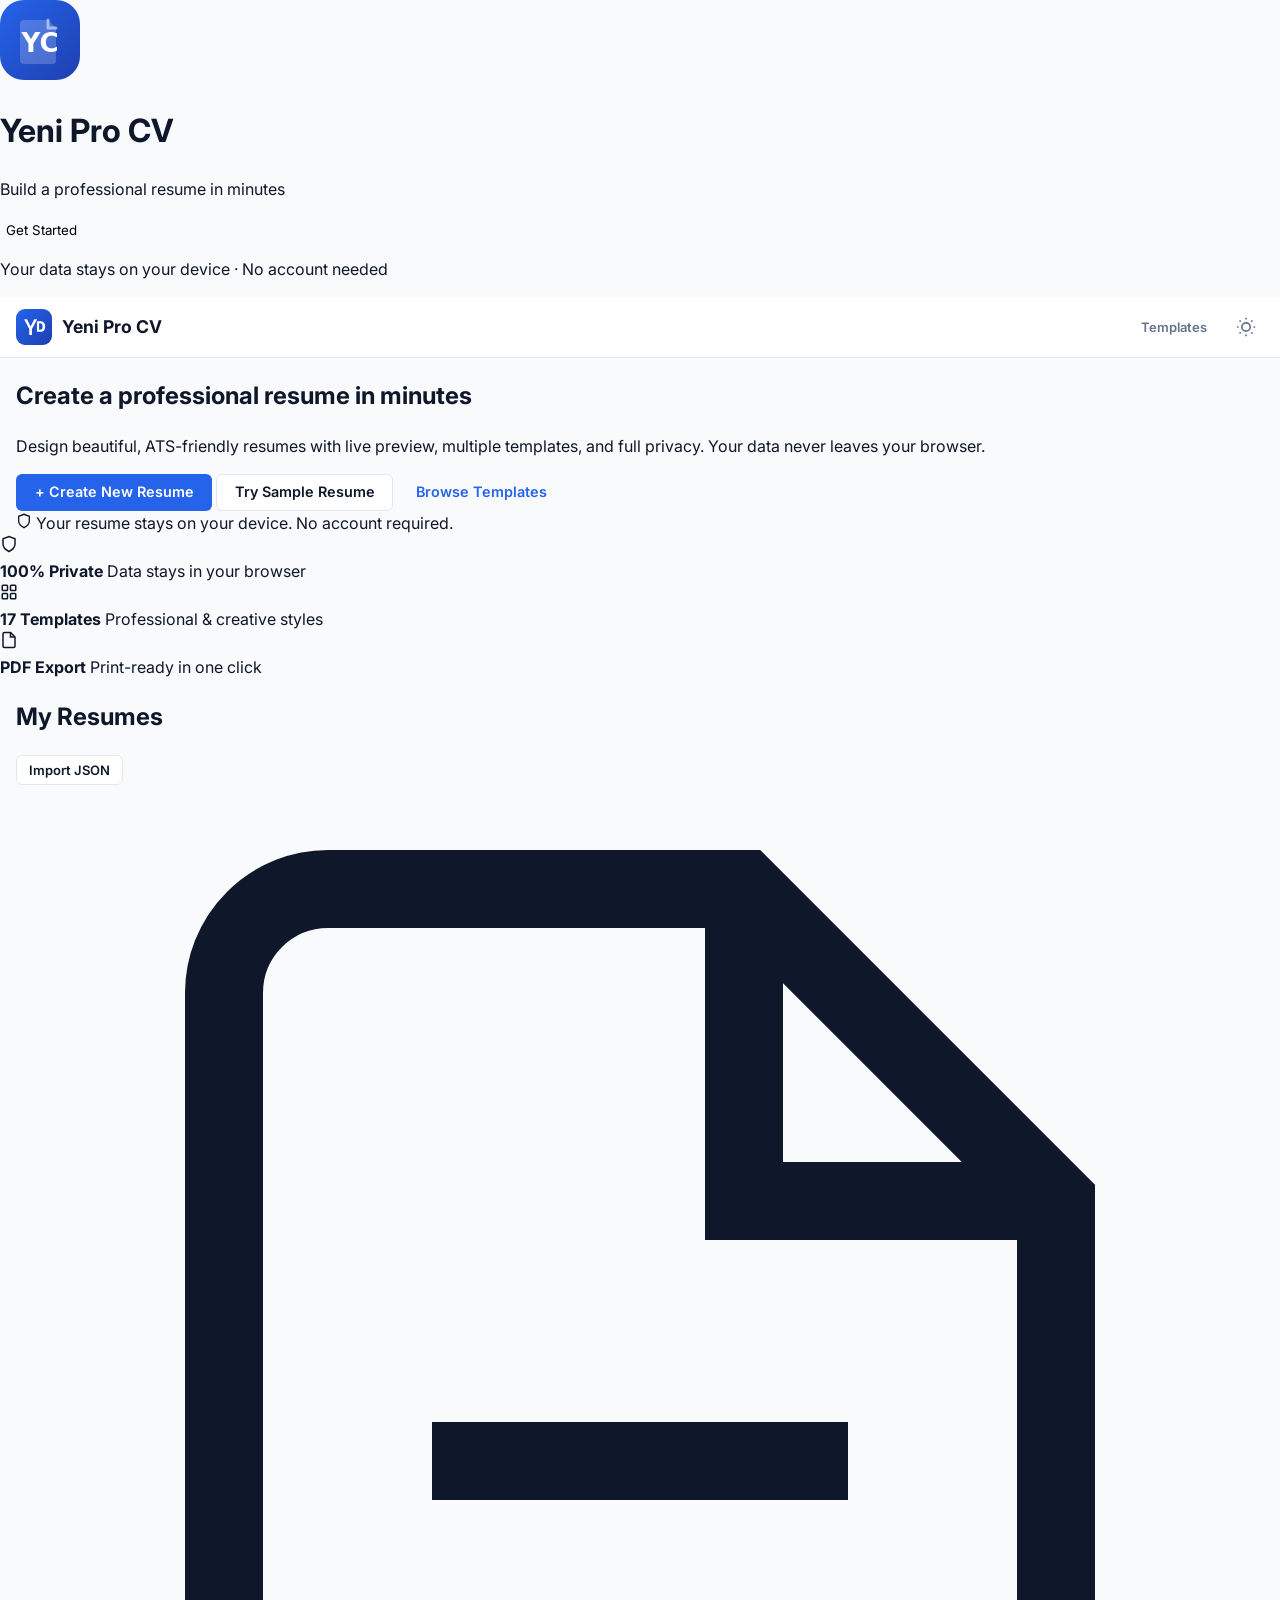
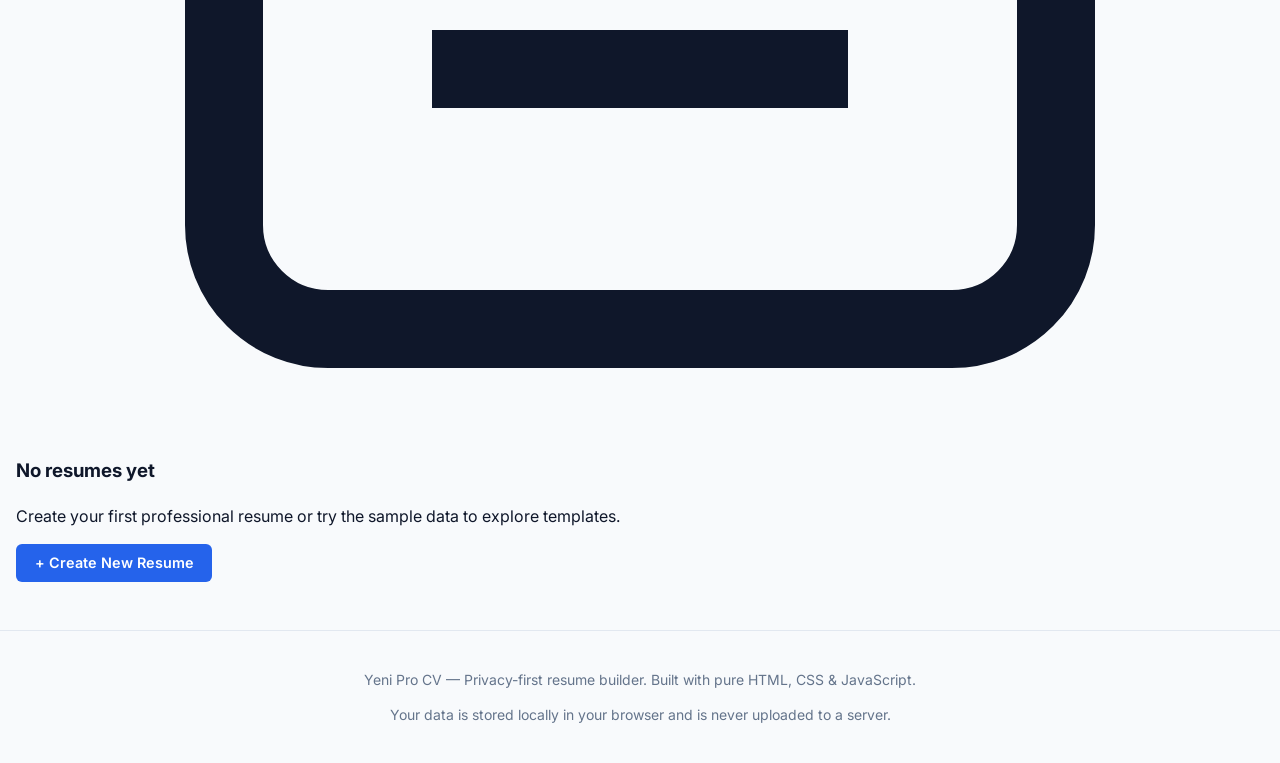
==== commit 9d475c4e: "Polish home page UI/UX: complete splash styles, feature strip, empty state card, hero hierarchy, gla" ====
--- a/index.html
+++ b/index.html
@@ -91,6 +91,36 @@
       </div>
     </section>
 
+    <div class="feature-strip" aria-label="Key benefits">
+      <div class="feature-item">
+        <div class="fi-icon" aria-hidden="true">
+          <svg width="18" height="18" viewBox="0 0 24 24" fill="none" stroke="currentColor" stroke-width="2"><path d="M12 22s8-4 8-10V5l-8-3-8 3v7c0 6 8 10 8 10z"/></svg>
+        </div>
+        <div>
+          <strong>100% Private</strong>
+          <span>Data stays in your browser</span>
+        </div>
+      </div>
+      <div class="feature-item">
+        <div class="fi-icon" aria-hidden="true">
+          <svg width="18" height="18" viewBox="0 0 24 24" fill="none" stroke="currentColor" stroke-width="2"><rect x="3" y="3" width="7" height="7" rx="1"/><rect x="14" y="3" width="7" height="7" rx="1"/><rect x="3" y="14" width="7" height="7" rx="1"/><rect x="14" y="14" width="7" height="7" rx="1"/></svg>
+        </div>
+        <div>
+          <strong>17 Templates</strong>
+          <span>Professional &amp; creative styles</span>
+        </div>
+      </div>
+      <div class="feature-item">
+        <div class="fi-icon" aria-hidden="true">
+          <svg width="18" height="18" viewBox="0 0 24 24" fill="none" stroke="currentColor" stroke-width="2"><path d="M14 2H6a2 2 0 0 0-2 2v16a2 2 0 0 0 2 2h12a2 2 0 0 0 2-2V8z"/><polyline points="14 2 14 8 20 8"/></svg>
+        </div>
+        <div>
+          <strong>PDF Export</strong>
+          <span>Print-ready in one click</span>
+        </div>
+      </div>
+    </div>
+
     <section class="container">
       <div class="section-title">
         <h2>My Resumes</h2>
@@ -101,10 +131,10 @@
       </div>
 
       <div id="empty-state" class="empty-state hidden">
-        <svg viewBox="0 0 24 24" fill="none" stroke="currentColor" stroke-width="1.5"><path d="M14 2H6a2 2 0 0 0-2 2v16a2 2 0 0 0 2 2h12a2 2 0 0 0 2-2V8z"/><polyline points="14 2 14 8 20 8"/><line x1="16" y1="13" x2="8" y2="13"/><line x1="16" y1="17" x2="8" y2="17"/></svg>
+        <svg viewBox="0 0 24 24" fill="none" stroke="currentColor" stroke-width="1.5" aria-hidden="true"><path d="M14 2H6a2 2 0 0 0-2 2v16a2 2 0 0 0 2 2h12a2 2 0 0 0 2-2V8z"/><polyline points="14 2 14 8 20 8"/><line x1="16" y1="13" x2="8" y2="13"/><line x1="16" y1="17" x2="8" y2="17"/></svg>
         <h3>No resumes yet</h3>
-        <p>Create your first professional resume or try the sample data.</p>
-        <button id="btn-create-empty" class="btn btn-primary" onclick="document.getElementById('btn-create').click()">+ Create New Resume</button>
+        <p>Create your first professional resume or try the sample data to explore templates.</p>
+        <button id="btn-create-empty" class="btn btn-primary" type="button" onclick="document.getElementById('btn-create').click()">+ Create New Resume</button>
       </div>
 
       <div id="resume-list" class="resume-grid"></div>
@@ -113,8 +143,8 @@
 
   <footer class="site-footer">
     <div class="container">
-      <p>Yeni Pro CV — Privacy-first resume builder. Built with pure HTML, CSS & JavaScript.</p>
-      <p style="margin-top:0.5rem;font-size:0.8rem;">Your data is stored locally in your browser and is never uploaded to a server.</p>
+      <p>Yeni Pro CV — Privacy-first resume builder. Built with pure HTML, CSS &amp; JavaScript.</p>
+      <p>Your data is stored locally in your browser and is never uploaded to a server.</p>
     </div>
   </footer>
 
